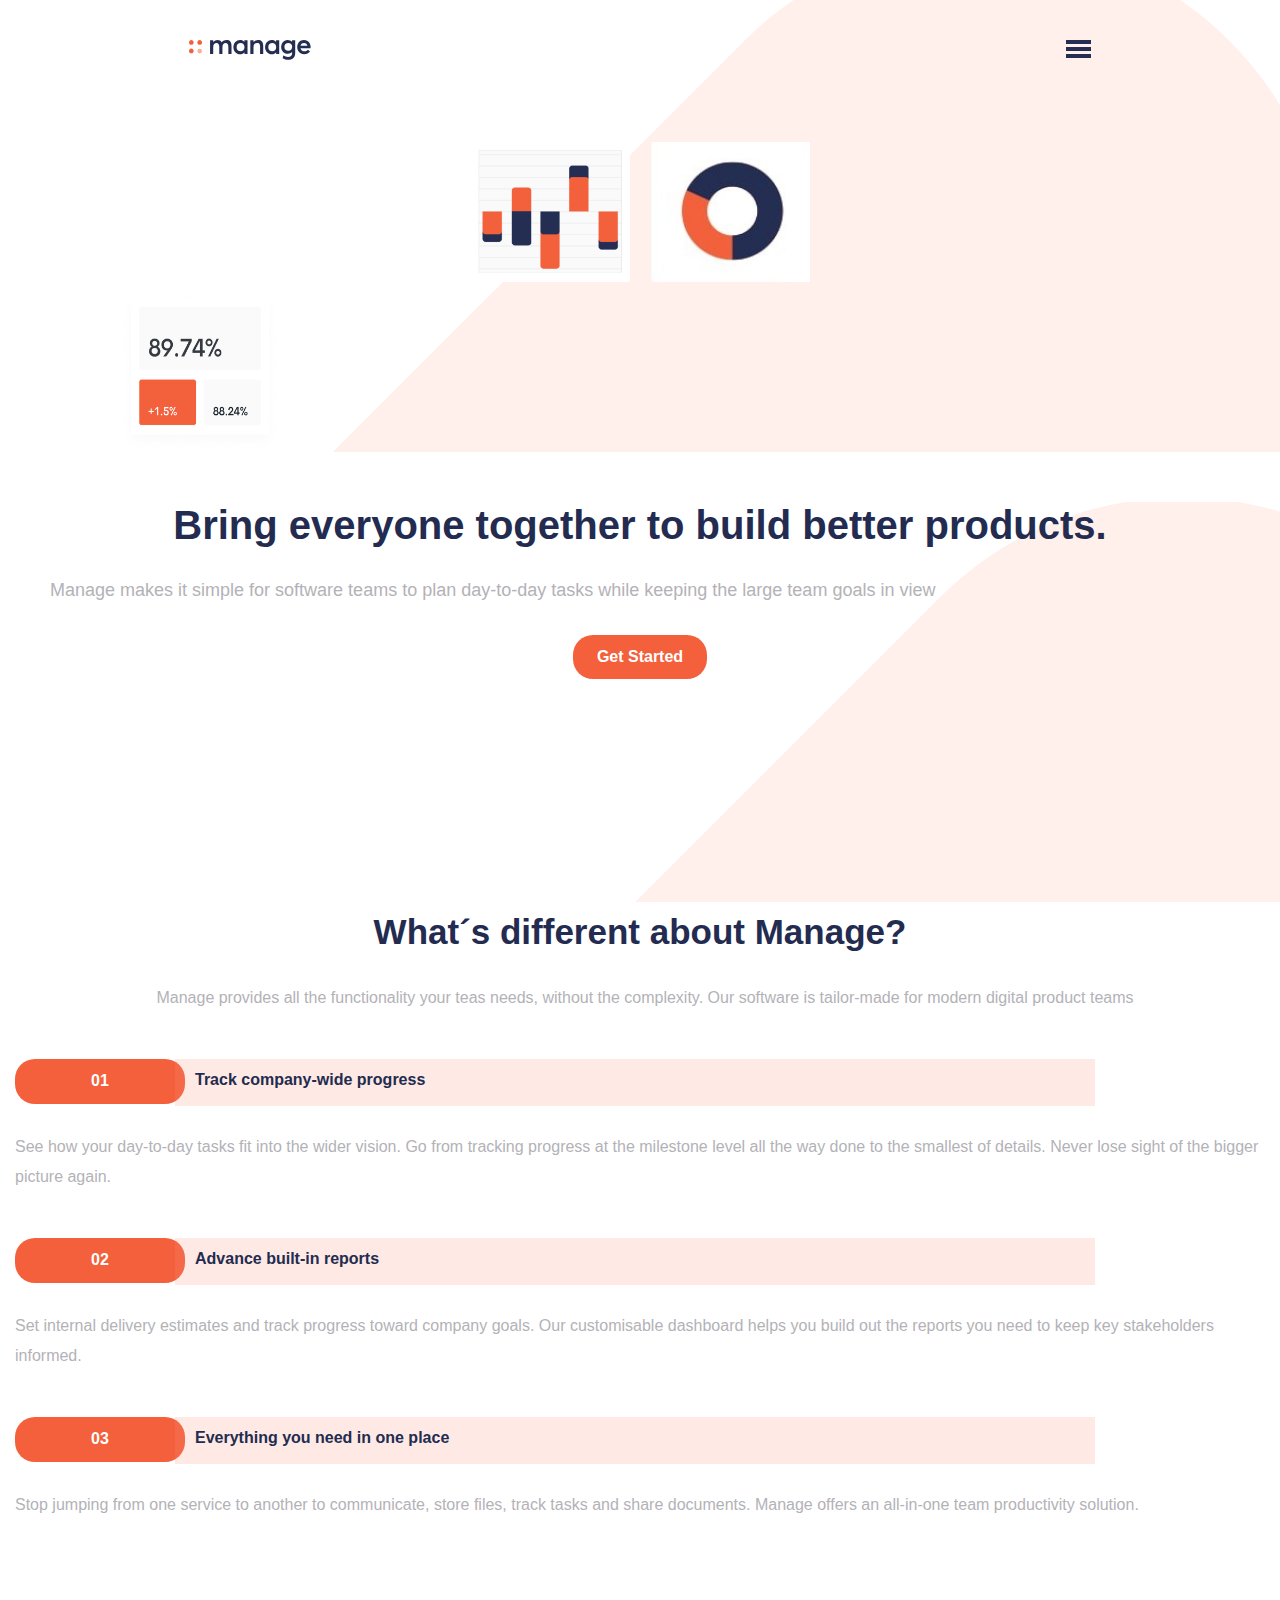
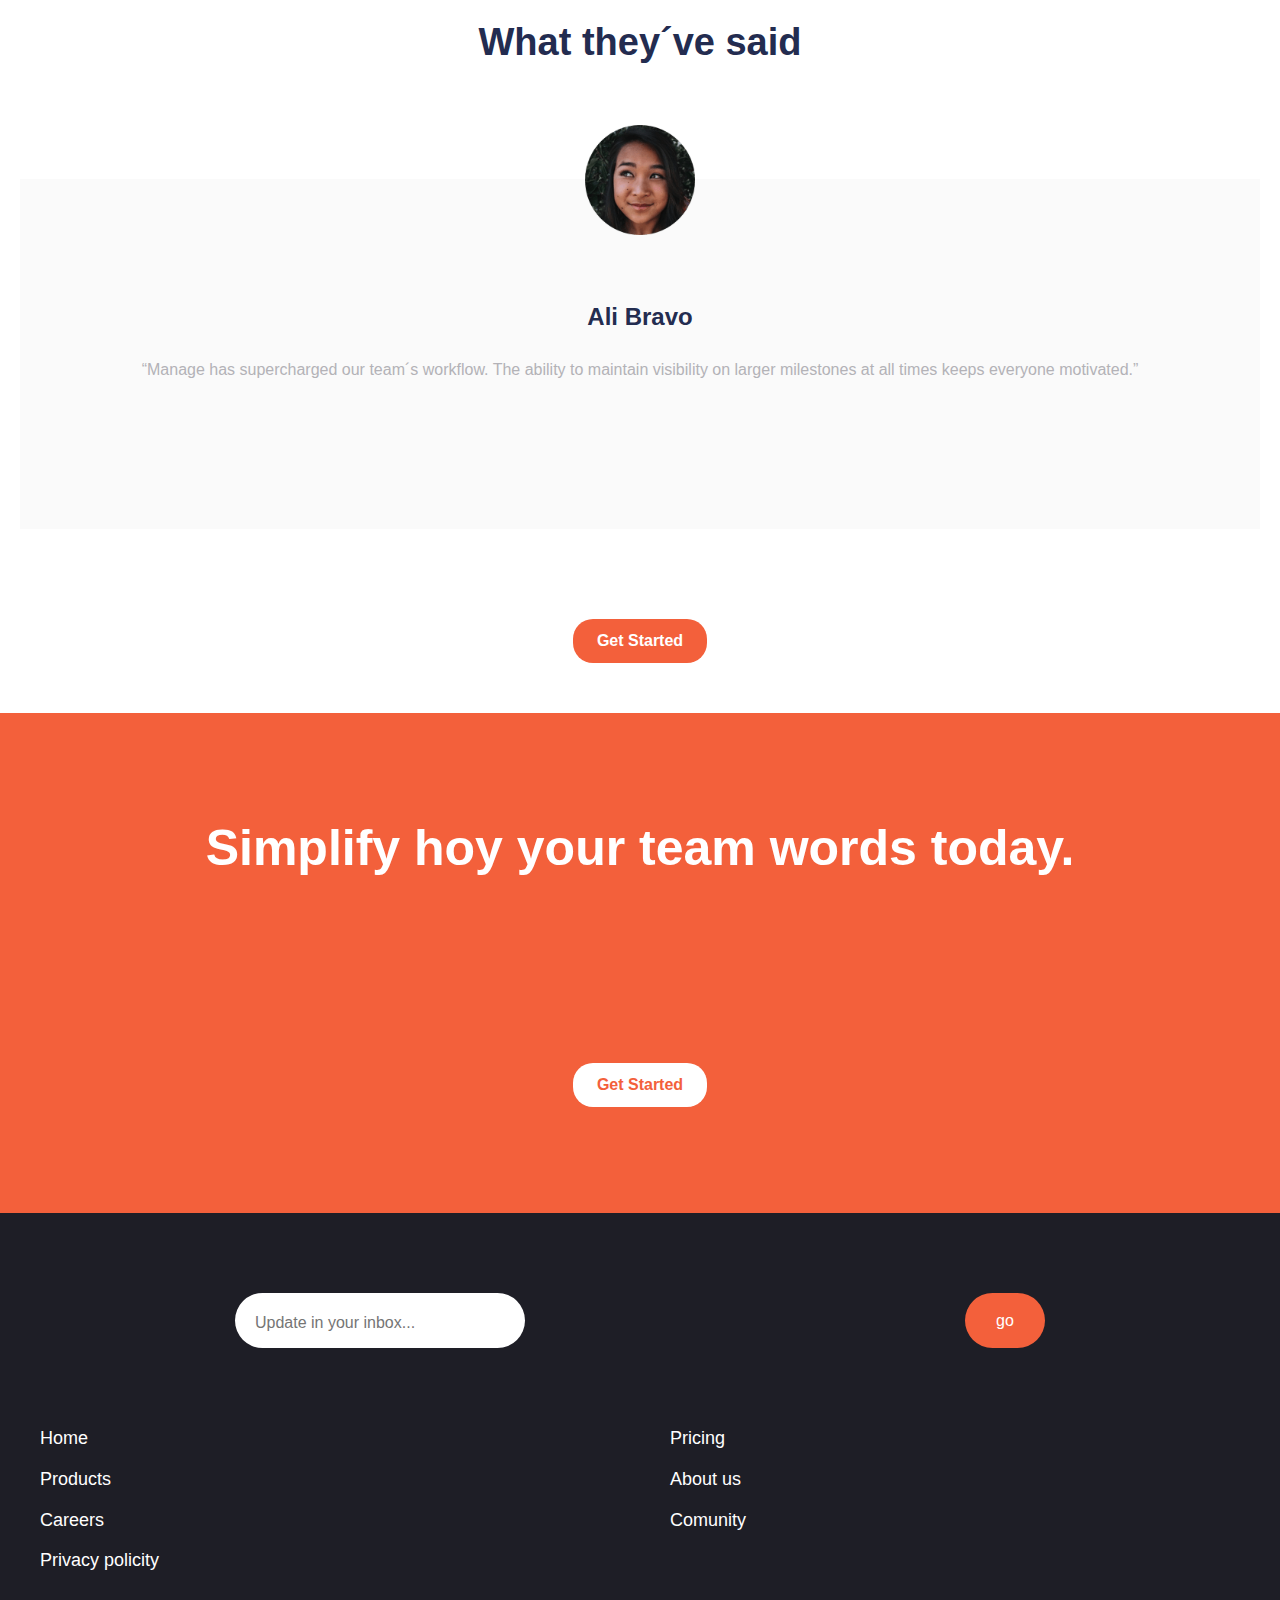
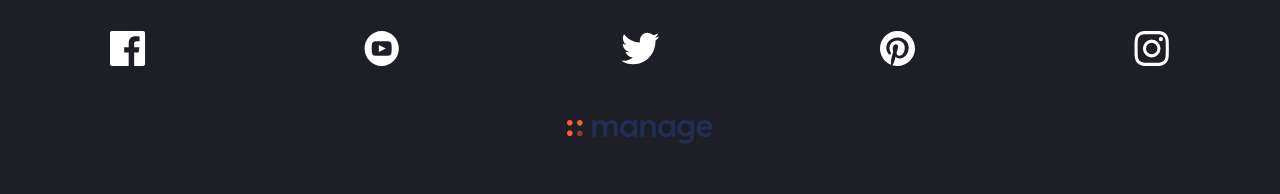
==== index.html @ 29d9724c "version 2" ====
<!DOCTYPE html>
<html lang="en">
<head>
    <meta charset="UTF-8">
    <meta http-equiv="X-UA-Compatible" content="IE=edge">
    <meta name="viewport" content="width=device-width, initial-scale=1.0">
    <link rel="stylesheet" href="normalize.css">
    <link rel = "preconnect" href = "https://fonts.googleapis.com">
    <link rel = "preconnect" href = "https://fonts.gstatic.com" crossorigin>
    <link href = "https: //fonts.googleapis.com/css2? familia = Be + Vietnam + Pro: ital, wght @ 0,500; 1,700 & display = swap "rel =" stylesheet ">
    <link rel="stylesheet" href="style.css">
    <title>Shaday Florian</title>
</head>
<body>
    <div class="contenedor1">
        <header>
            <img src="sources/logo.svg" class= "logo" alt="logo">
    
            <nav id="superior">
                <ul>
                    <li><a href="#">Pricing</a></li>
                    <li><a href="#">Product</a></li>
                    <li><a href="#">About Us</a></li>
                    <li><a href="#">Careers</a></li>
                    <li><a href="#">Comunity</a></li>
                </ul>
            </nav>
    
            <a href="#superior">
                <img src="sources/icon-hamburger.svg" alt="icono-menu">
            </a>
        </header>
    
        <section class="seccion1">
            <div class="bloque1">
                <img src="sources/vector3.png" class= "imagen1" alt="imagen1">
                <img src="sources/mobile-design.jpg" alt="imagen2">
            </div>
            <img src="sources/Group (1).png" class= "imagen3"alt="imagen3">
        </section>

    </div>
   
    <section class="seccion2">
        <h1>
            Bring everyone together to build better products.
        </h1>
        <p>
            Manage makes it simple for software teams to plan day-to-day tasks while keeping the large team goals in view 
        </p>

        <div class="boton">
            <button method action>
                Get Started
            </button>
        </div>  
    </section>

    <section class="seccion3">
        <div>
            <h2>
                What´s different about Manage? 
            </h2>
    
            <p>
                Manage provides all the functionality your teas needs, without the complexity. Our software is tailor-made for modern digital product teams
            </p>
        </div>

        <div class="diferencias">
            <div class="seccion-diferencias">
                <button> 01</button>
                <h3>Track company-wide progress</h3>
            </div>
            <p>
                See how your day-to-day tasks fit into the wider vision. Go from tracking progress at the milestone level all the way done to the smallest of details. Never lose sight of the bigger picture again.
            </p>
        </div>

        <div class="diferencias">
            <div class="seccion-diferencias">
                <button> 02</button>
                <h3>Advance built-in reports</h3>
            </div>
            <p>
                Set internal delivery estimates and track progress toward company goals. Our customisable dashboard helps you build out the reports you need to keep key stakeholders informed.
            </p>
        </div>

        <div class="diferencias">
            <div class="seccion-diferencias">
                <button> 03</button>
                <h3>Everything you need in one place</h3>
            </div>
            <p>
                Stop jumping from one service to another to communicate, store files, track tasks and share documents. Manage offers an all-in-one team productivity solution.
            </p>
        </div>
        
    </section>

    <section class="opiniones">
        <h2>What they´ve said</h2>

        <div>
            <img src="sources/avatar-ali.png" alt="img-persona">

            <div class="contenedor-opiniones">
                <h3>Ali Bravo</h3>
            <p>“Manage has supercharged our team´s workflow. The ability to maintain visibility on larger milestones at all times keeps everyone motivated.”</p>
            </div>
        </div>

        <div class="boton boton2">
            <button method action>
                Get Started
            </button>
        </div>  
    </section>
     
    <section class="seccion4">
        <p>
            Simplify hoy your team words today.
        </p>

        <div class="boton boton2">
            <button>
                Get Started
            </button>
        </div> 
    </section>
</body>
<footer>

    <form action="" method="post">
        <input type="email" name="email" id="email" placeholder="Update in your inbox...">
        <input type="button" name="button" id="button" value="go">
    </form>

    <div class="lista-footer">
        <ul>
            <li>Home</li>
            <li>Pricing</li>
            <li>Products</li>
            <li>About us</li>
            <li>Careers</li>
            <li>Comunity</li>
            <li>Privacy policity</li>
        </ul>
    </div>

    <div class="redes-sociales">
        <a href="#">
            <img src="sources/icon-facebook.svg" alt="icon-facebook">
        </a>
        <a href="#">
            <img src="sources/icon-youtube.svg" alt="icon-youtube">
        </a>
        <a href="#">
            <img src="sources/icon-twitter.svg" alt="icon-twitter">
        </a>
        <a href="#">
            <img src="sources/icon-pinterest.svg" alt="icon-pinterest">
        </a>
       <a href="#">
        <img src="sources/icon-instagram.svg" alt="icon-instagram">
       </a>
    </div>

   <div  class="logo-footer">
    <img src="sources/logo.svg" alt="logo">
   </div>
</footer>
</html>
---- style.css ----
:root{
    --color-botones: #F3603B;
    --color-titulos: #232C50;
    --color-nav: #242E52;
    --color-parrafos: #B3B2B7;
    --color-footer: #1E1E26;
    --color-p-footer: #FFFFFF;
    --contenedor-opiniones: #FAFAFA;

}

*{
   font-family: 'Be Vietnam Pro', sans-serif;
}

/*estilos para elementos generales*/
h1, h2, h3{
    color: var(--color-titulos);
    font-weight: bold;
}

a{
    text-decoration: none;
}

p{
    color: var(--color-parrafos);
    line-height: 30px;
}
ul li{
    list-style: none;
}

button{
    background-color: var(--color-botones);
    border-radius: 20px;
    height: 44px;
    width: 134px;
    border: none;
    color: var(--color-p-footer);
    font-weight: bold;
}

/*header*/
/*fondo*/
.contenedor1{
    background-image: url(sources/bg-tablet-pattern.svg);
    background-repeat: no-repeat;
    background-size: cover;
    background-position-y: -60px;
    background-position-x: 50px;
}
header{
   padding-top: 40px;
    display: flex;
    justify-content: space-around;
}


nav ul{
    display: none;
}

.logo{
  height: 20px;
}

.seccion1 img{
   margin-top: 80px;
   height: 160px;
   width: 160px;
}
.bloque1{
    display: flex;
    justify-content: center;
    height: 150px;
}

.bloque1 img{
    height: 140px;
}
.imagen1{
    margin-right: 20px;
}
.imagen3{
    margin: 0;
    display: flex;
    align-items: center;
    position: relative;
    left: 120px;
}

.seccion2 h1{
   text-align: center;
   font-size: 40px;
   margin-top: 50px;
   padding: 0 10px;
}

.seccion2{
    background-image: url(sources/bg-tablet-pattern.svg);
    background-repeat: no-repeat;
    background-size: cover;
    height: 400px;
    background-position-x: 245px;
    background-position-y: -5px;
}
.seccion2 p{
    margin: 0 30px 0 50px;
    font-size: 18px;
}

.boton{
    display: flex;
    justify-content: center;
    margin-top: 30px;
}

.seccion3{
    position: relative;
    bottom: 70px;
}

.seccion3 h2{
    font-size: 35px;
    text-align: center;
    margin-top: 80px;
    padding: 0 20px;
}

.seccion3 p{
    margin: 30px 40px 0 50px;
    text-align: center;
}

.seccion-diferencias{
    display: flex;
    margin-top: 30px;
}

.seccion-diferencias h3{
    font-size: 16px;
    background-color: rgba(248,143,119, 0.2);
    height: 35px;
    width: 900px;
    padding: 12px 0 0 20px;
    position: relative;
    right: 10px;
}
.seccion-diferencias button{
    width: 170px;
    height: 45px;
    position: relative;
    top: 16px;
    margin: 0 0 0 15px; 
}

.diferencias p{
    text-align: left;
    margin: 10px 5px 0 15px;
}

/*opiniones*/
.opiniones{
    text-align: center;
}

.contenedor-opiniones{
    background-color: var(--contenedor-opiniones);
    position: relative;
    bottom: 60px;
    height: 250px;
    margin: 0 20px;
    padding-top: 100px;
}
.opiniones h2{
    font-size: 38px;
    margin-bottom: 60px;
    font-weight: 700;
    padding: 0 10px 20 10px;
}

.opiniones img{
    height: 110px;
    position: relative;
    z-index: 100;
}

.opiniones h3{
    font-size: 24px;
}

.opiniones p{
    margin: 0 30px;
}

.seccion4{
    height: 500px;
    background-color: var(--color-botones);
}

.seccion4 p{
    font-size: 50px;
    color: var(--color-p-footer);
    text-align: center;
    padding: 100px 20px 0;
    height: 200px;
    line-height: 70px;
    font-weight: bold;
}

.seccion4 .boton{
    margin-top: 10px;
}
.seccion4 button{
    color: var(--color-botones);
    background-color: var(--color-p-footer);
}

/*footer*/
footer{
    background-color: var(--color-footer);
}
.lista-footer ul{
  display: grid;
  grid-template-columns: repeat(2, 1fr);
  grid-template-rows: repeat(4, 1fr);
  grid-gap: 20px;
  font-size: 18px;
  margin-top: 80px;
}

footer form{
    display: flex;
    justify-content: space-around;
    padding: 80px 20px 0 20px;
}

#email, #button{
    border-radius: 30px;
    border: none;
}
#email{
    height: 50px;
    width: 270px;
    padding: 5px 0 0 20px;
    color: var(--color-parrafos);
}

#button{
    width: 80px;
    border-radius: 30px;
    margin-left: 10px;
    background-color: var(--color-botones);
    color: white;
}

.lista-footer{
    color: var(--color-p-footer); 
}

.redes-sociales{
    display: flex;
    justify-content: space-around;
    margin-top: 60px;
}

.redes-sociales img{
    height: 35px;
}

.logo-footer{
    display: flex;
    justify-content: center;
    padding: 50px 0;
}
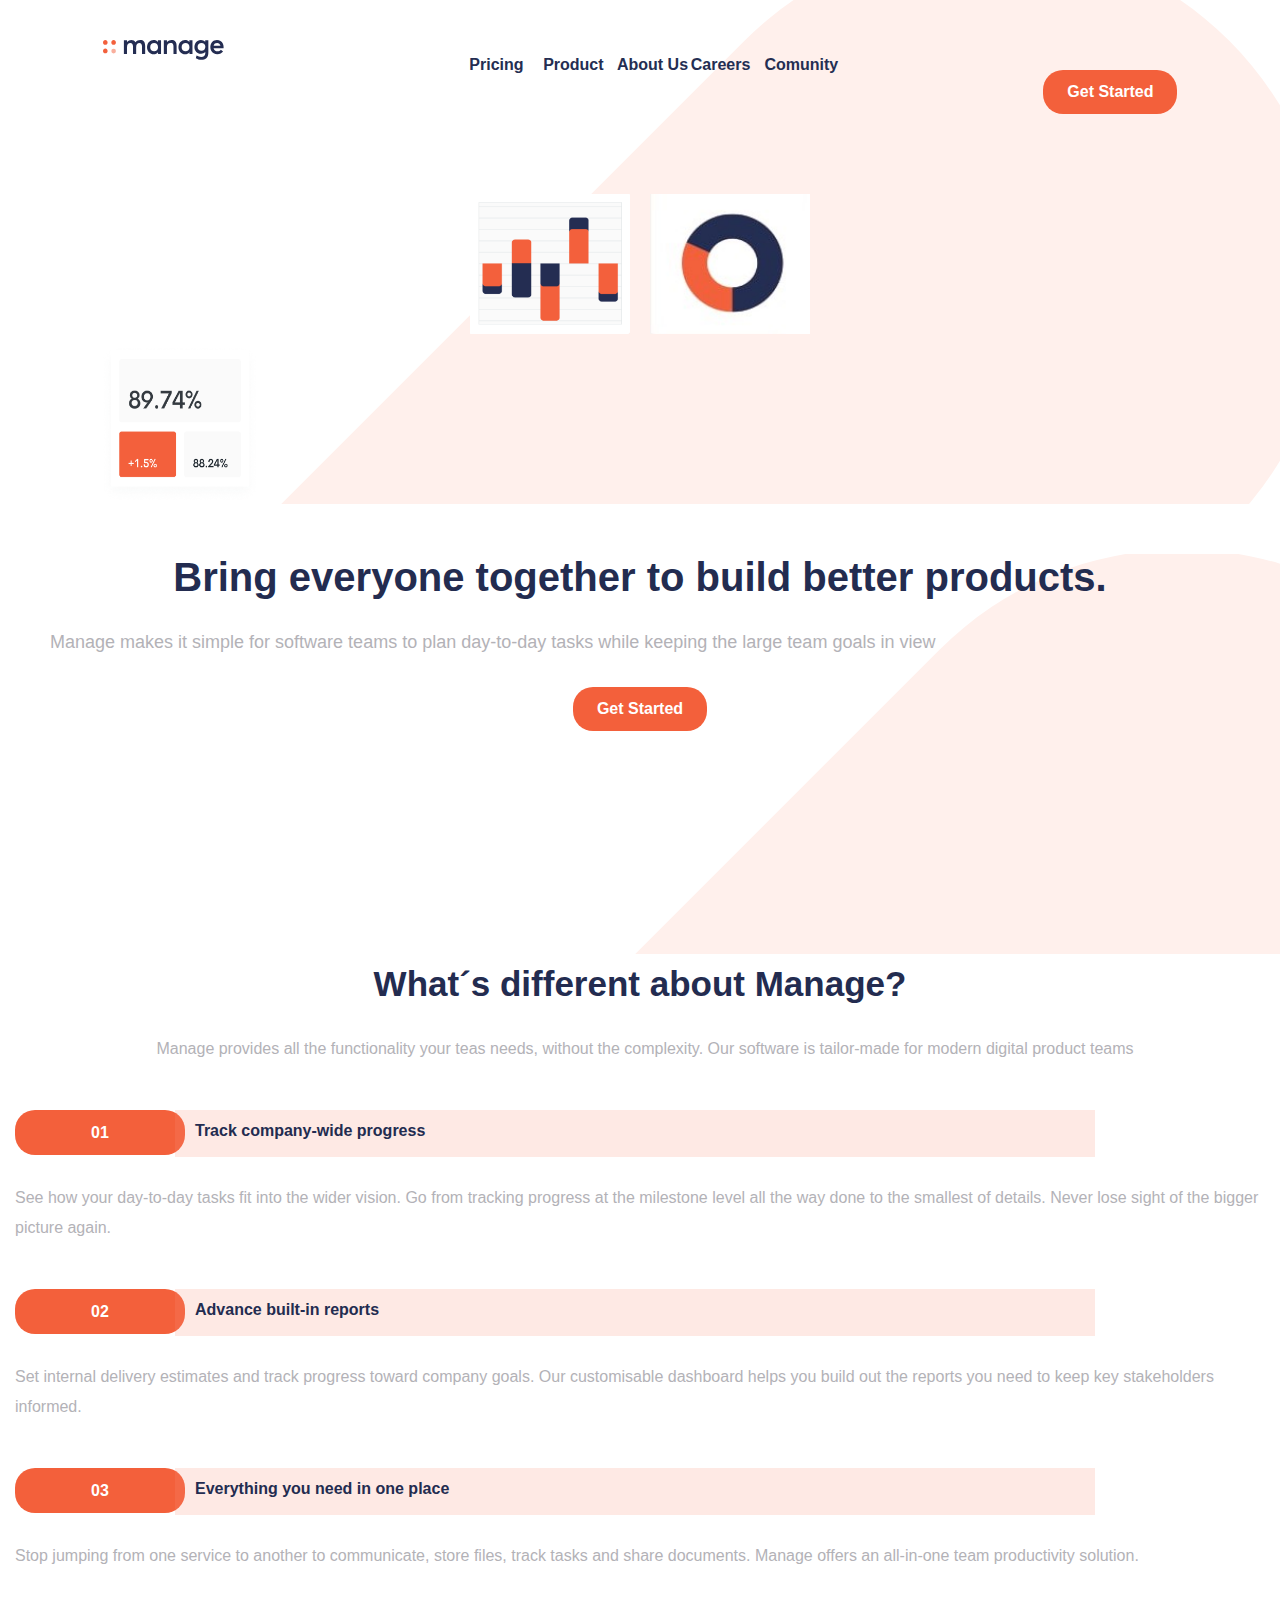
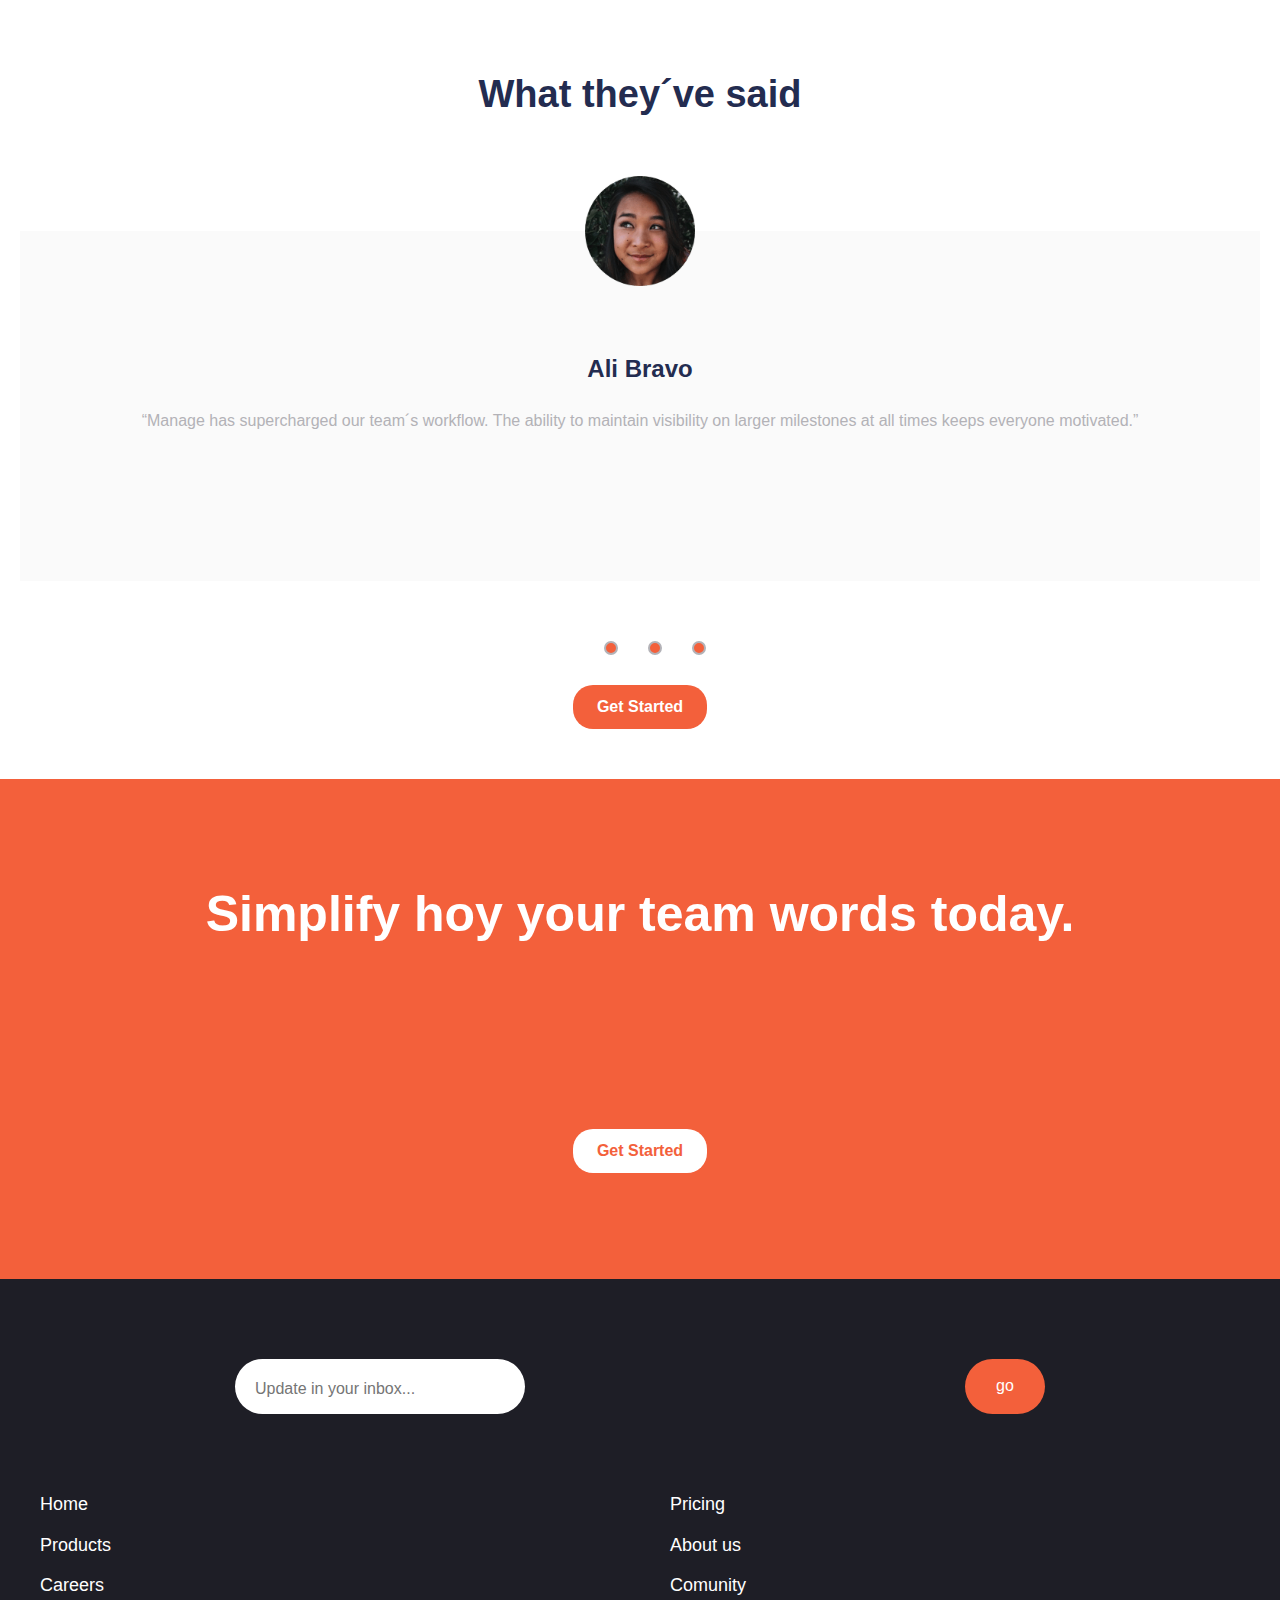
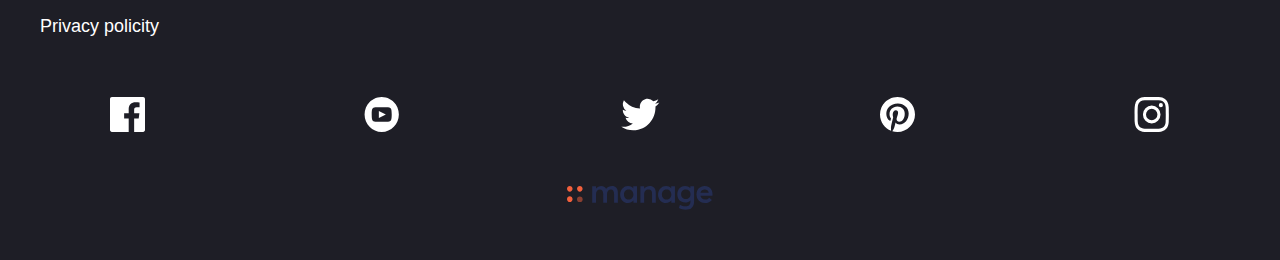
==== commit 831c9cf4: "nuevos cambios, comienzo del responsive" ====
--- a/index.html
+++ b/index.html
@@ -17,6 +17,10 @@
             <img src="sources/logo.svg" class= "logo" alt="logo">
     
             <nav id="superior">
+                <input type="checkbox" id="menu">
+                <label for="menu">
+                    <img src="sources/icon-hamburger.svg" alt="icono hamburguesa" id="icon-hambur">
+                </label>
                 <ul>
                     <li><a href="#">Pricing</a></li>
                     <li><a href="#">Product</a></li>
@@ -25,10 +29,17 @@
                     <li><a href="#">Comunity</a></li>
                 </ul>
             </nav>
-    
+
+            <div class="boton boton-1">
+                <button>
+                    Get Started
+                </button>
+            </div>  
+            <!--
             <a href="#superior">
                 <img src="sources/icon-hamburger.svg" alt="icono-menu">
             </a>
+            -->
         </header>
     
         <section class="seccion1">
@@ -111,6 +122,30 @@
             </div>
         </div>
 
+        <div class="persona persona-2" >
+            <img src="sources/avatar-ali.png" alt="img-persona">
+
+            <div class="contenedor-opiniones">
+                <h3>Ali </h3>
+            <p>“Manage has supercharged our team´s workflow. The ability to maintain visibility on larger milestones at all times keeps everyone motivated.”</p>
+            </div>
+        </div>
+
+        <div class="persona">
+            <img src="sources/avatar-ali.png" alt="img-persona">
+
+            <div class="contenedor-opiniones">
+                <h3>Ali Bravo</h3>
+            <p>“Manage has supercharged our team´s workflow. The ability to maintain visibility on larger milestones at all times keeps everyone motivated.”</p>
+            </div>
+        </div>
+
+        <div class="puntos-slider">
+            <div class="slider"></div>
+            <div class="slider"></div>
+            <div class="slider"></div>
+        </div>
+
         <div class="boton boton2">
             <button method action>
                 Get Started
@@ -118,6 +153,7 @@
         </div>  
     </section>
      
+    
     <section class="seccion4">
         <p>
             Simplify hoy your team words today.
--- a/style.css
+++ b/style.css
@@ -41,6 +41,11 @@
     font-weight: bold;
 }
 
+button:hover{
+    background-color: rgba(243,96,59, 0.8);
+    box-shadow: 0 4px 2px 2.8px rgba(243,96,59, 0.25);
+}
+
 /*header*/
 /*fondo*/
 .contenedor1{
@@ -56,15 +61,21 @@
     justify-content: space-around;
 }
 
-
+/*
 nav ul{
     display: none;
 }
+*/
+nav ul{
+    display: none;
+}
 
 .logo{
-  height: 20px;
-}
-
+    height: 20px;
+}
+
+
+/*otras secciones*/
 .seccion1 img{
    margin-top: 80px;
    height: 160px;
@@ -87,7 +98,7 @@
     display: flex;
     align-items: center;
     position: relative;
-    left: 120px;
+    left: 100px;
 }
 
 .seccion2 h1{
@@ -193,6 +204,29 @@
 .opiniones p{
     margin: 0 30px;
 }
+
+.persona{
+    display: none;
+}
+
+.puntos-slider{
+    display: flex;
+    justify-content: center;
+}
+.slider{
+    background-color: var(--color-botones);
+    height: 10px;
+    width: 10px;
+    border-radius: 100px;
+    margin-left: 30px;
+    border: var(--color-parrafos) solid 2px;
+}
+/*#slider{
+    background-color: #F3603B;
+}
+#slider2:checked ~ .persona2{
+   display: block;
+}*/
 
 .seccion4{
     height: 500px;
@@ -275,4 +309,66 @@
     padding: 50px 0;
 }
 
-
+@media(max-width:767px){
+    #icon-hambur:hover{
+        cursor: pointer;
+    }
+    #menu:checked  ~ ul{
+        display: block;
+    }
+    
+    #menu{
+        display: none;
+    }
+    
+    nav ul{
+        background-color: var(--color-p-footer);
+        height: 800px;
+        width: 700px;
+        position: fixed;
+        z-index: 100;
+        top: 60px;
+        left: 20px;
+    }
+    
+    nav li{
+        font-size: 30px;
+        margin: 90px 0 0 70px;
+    }
+    
+    nav a{
+        color: var(--color-nav);
+    }
+    
+    nav a:hover{
+        color: var(--color-botones);
+    }
+
+    .boton-1{
+        display: none;
+    }
+}
+
+@media (min-width:768px){
+    nav ul{
+        display: grid;
+        grid-template-columns: repeat(5, 1fr);
+    }
+
+    nav a{
+        color: var(--color-nav);
+        font-weight: bold;
+    }
+
+    nav a:hover{
+        color: var(--color-parrafos);
+    }
+    
+   #menu{
+       display: none;
+   }
+
+   #icon-hambur{
+       display: none;
+   }
+}
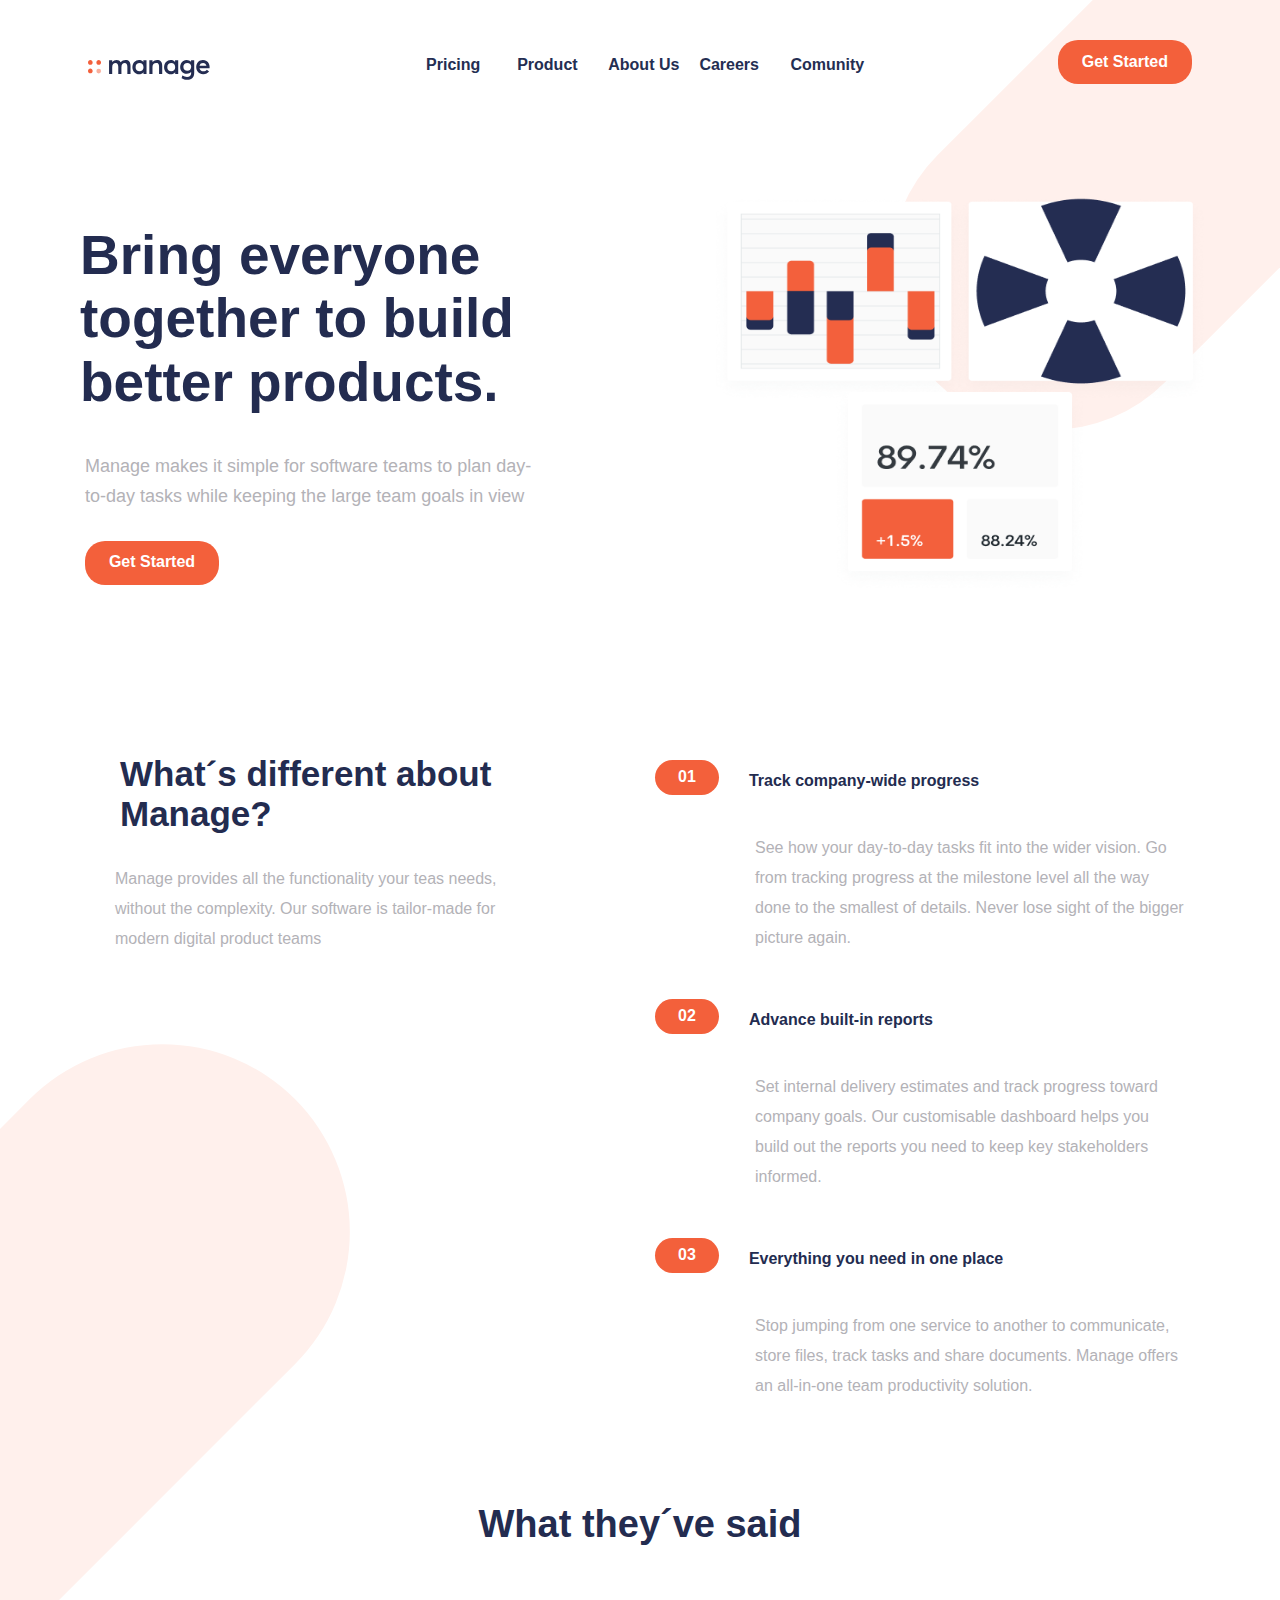
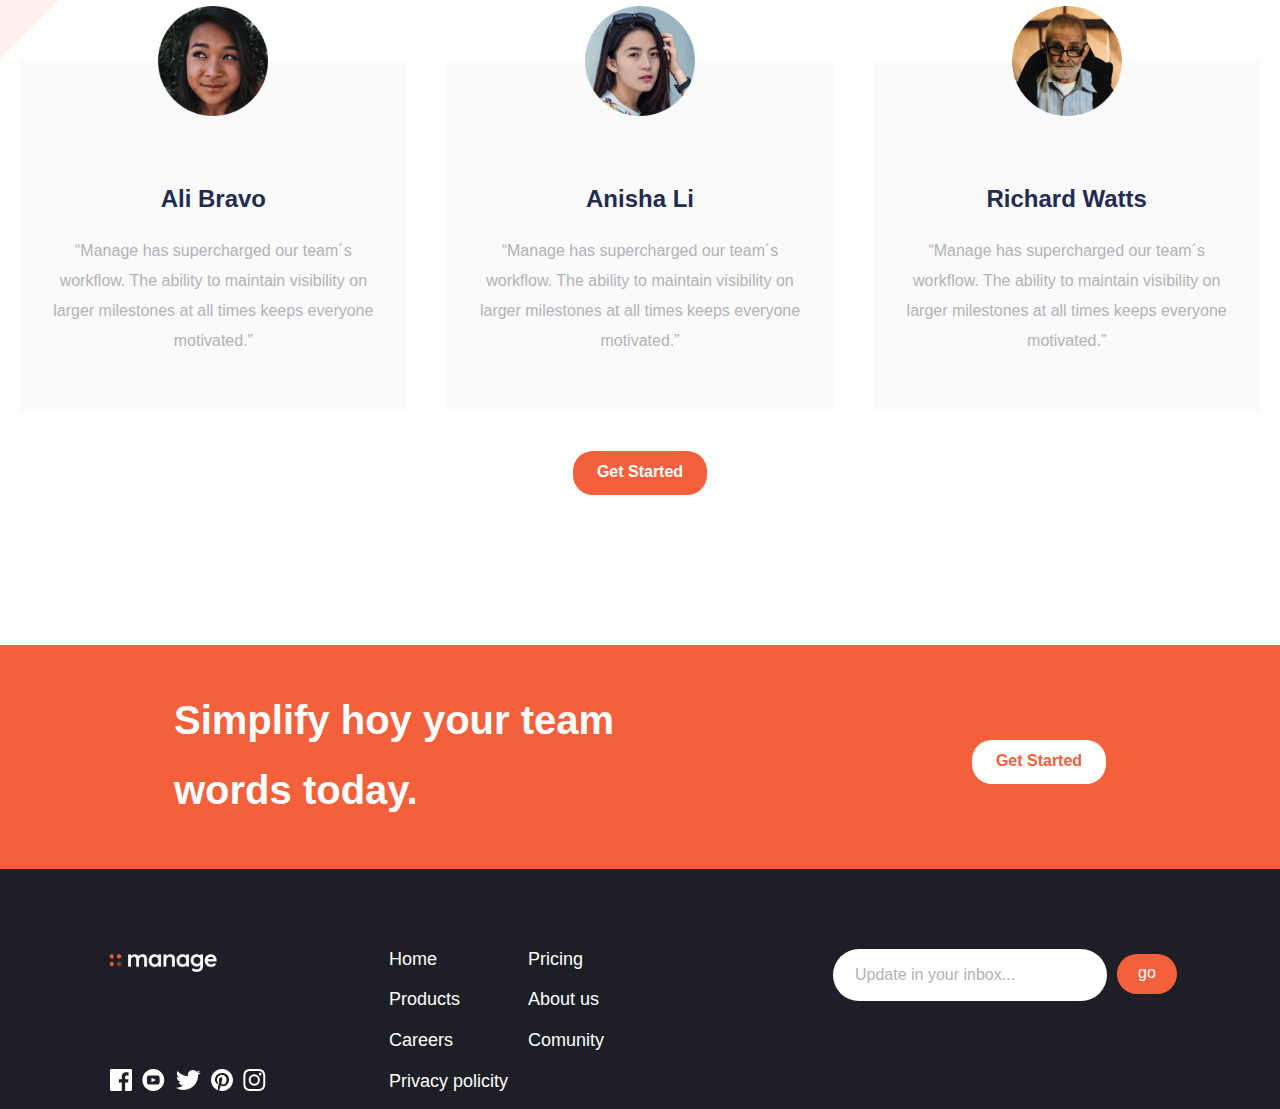
==== commit 662da7b9: "nuevas mejoras" ====
--- a/index.html
+++ b/index.html
@@ -12,6 +12,7 @@
     <title>Shaday Florian</title>
 </head>
 <body>
+
     <div class="contenedor1">
         <header>
             <img src="sources/logo.svg" class= "logo" alt="logo">
@@ -24,7 +25,7 @@
                 <ul>
                     <li><a href="#">Pricing</a></li>
                     <li><a href="#">Product</a></li>
-                    <li><a href="#">About Us</a></li>
+                    <li class="atributo-menu"><a href="#">About Us</a></li>
                     <li><a href="#">Careers</a></li>
                     <li><a href="#">Comunity</a></li>
                 </ul>
@@ -32,43 +33,39 @@
 
             <div class="boton boton-1">
                 <button>
-                    Get Started
+                    <a href="#">Get Started</a>
                 </button>
             </div>  
-            <!--
-            <a href="#superior">
-                <img src="sources/icon-hamburger.svg" alt="icono-menu">
-            </a>
-            -->
+          
         </header>
+
+        <div class="fondo-principal">
+            <section class="seccion1 fondo-imagenes">
+               <img src="sources/Group (3).png" alt="img">
+            </section>
+               
+            <section class="seccion2">
+                <h1>
+                    Bring everyone together to build better products.
+                </h1>
+                <p>
+                    Manage makes it simple for software teams to plan day-to-day tasks while keeping the large team goals in view 
+                </p>
+        
+                <div class="boton">
+                    <button method action>
+                        <a href="#">Get Started</a>
+                    </button>
+                </div>  
+            </section>
+        </div>
+
+    </div>
     
-        <section class="seccion1">
-            <div class="bloque1">
-                <img src="sources/vector3.png" class= "imagen1" alt="imagen1">
-                <img src="sources/mobile-design.jpg" alt="imagen2">
-            </div>
-            <img src="sources/Group (1).png" class= "imagen3"alt="imagen3">
-        </section>
-
-    </div>
-   
-    <section class="seccion2">
-        <h1>
-            Bring everyone together to build better products.
-        </h1>
-        <p>
-            Manage makes it simple for software teams to plan day-to-day tasks while keeping the large team goals in view 
-        </p>
-
-        <div class="boton">
-            <button method action>
-                Get Started
-            </button>
-        </div>  
-    </section>
-
-    <section class="seccion3">
-        <div>
+    <main class="fondo2">
+       
+     <section class="seccion3">
+         <div class="diferencias">
             <h2>
                 What´s different about Manage? 
             </h2>
@@ -76,43 +73,46 @@
             <p>
                 Manage provides all the functionality your teas needs, without the complexity. Our software is tailor-made for modern digital product teams
             </p>
-        </div>
-
-        <div class="diferencias">
-            <div class="seccion-diferencias">
-                <button> 01</button>
-                <h3>Track company-wide progress</h3>
-            </div>
-            <p>
-                See how your day-to-day tasks fit into the wider vision. Go from tracking progress at the milestone level all the way done to the smallest of details. Never lose sight of the bigger picture again.
-            </p>
-        </div>
-
-        <div class="diferencias">
-            <div class="seccion-diferencias">
-                <button> 02</button>
-                <h3>Advance built-in reports</h3>
-            </div>
-            <p>
-                Set internal delivery estimates and track progress toward company goals. Our customisable dashboard helps you build out the reports you need to keep key stakeholders informed.
-            </p>
-        </div>
-
-        <div class="diferencias">
-            <div class="seccion-diferencias">
-                <button> 03</button>
-                <h3>Everything you need in one place</h3>
-            </div>
-            <p>
-                Stop jumping from one service to another to communicate, store files, track tasks and share documents. Manage offers an all-in-one team productivity solution.
-            </p>
-        </div>
+         </div>
+
+         <div class="diferencias-section">
+             <div class="diferencias">
+                 <div class="seccion-diferencias">
+                     <button class="numeral"> 01</button>
+                     <h3>Track company-wide progress</h3>
+                  </div>
+                   <p>
+                      See how your day-to-day tasks fit into the wider vision. Go from tracking progress at the milestone level all the way done to the smallest of details. Never lose sight of the bigger picture again.
+                   </p>
+             </div>
+
+             <div class="diferencias">
+                  <div class="seccion-diferencias">
+                      <button class="numeral"> 02</button>
+                     <h3>Advance built-in reports</h3>
+                  </div>
+                   <p>
+                       Set internal delivery estimates and track progress toward company goals. Our customisable dashboard helps you build out the reports you need to keep key stakeholders informed.
+                   </p>
+               </div>
+
+                <div class="diferencias">
+                   <div class="seccion-diferencias">
+                       <button class="numeral"> 03</button>
+                       <h3>Everything you need in one place</h3>
+                 </div>
+                   <p>
+                     Stop jumping from one service to another to communicate, store files, track tasks and share documents. Manage offers an all-in-one team productivity solution.
+                   </p>
+              </div>
         
-    </section>
-
-    <section class="opiniones">
+           </div>
+      </section>
+
+     <section class="opiniones">
         <h2>What they´ve said</h2>
 
+      <div class="seccion-opiniones">
         <div>
             <img src="sources/avatar-ali.png" alt="img-persona">
 
@@ -123,22 +123,23 @@
         </div>
 
         <div class="persona persona-2" >
-            <img src="sources/avatar-ali.png" alt="img-persona">
+            <img src="sources/avatar-anisha.png" alt="img-persona">
 
             <div class="contenedor-opiniones">
-                <h3>Ali </h3>
+                <h3>Anisha Li </h3>
             <p>“Manage has supercharged our team´s workflow. The ability to maintain visibility on larger milestones at all times keeps everyone motivated.”</p>
             </div>
         </div>
 
         <div class="persona">
-            <img src="sources/avatar-ali.png" alt="img-persona">
+            <img src="sources/avatar-richard.png" alt="img-persona">
 
             <div class="contenedor-opiniones">
-                <h3>Ali Bravo</h3>
+                <h3>Richard Watts</h3>
             <p>“Manage has supercharged our team´s workflow. The ability to maintain visibility on larger milestones at all times keeps everyone motivated.”</p>
             </div>
         </div>
+      </div>
 
         <div class="puntos-slider">
             <div class="slider"></div>
@@ -153,15 +154,16 @@
         </div>  
     </section>
      
-    
+  </main>
+   
     <section class="seccion4">
         <p>
             Simplify hoy your team words today.
         </p>
 
-        <div class="boton boton2">
+        <div class="boton boton3">
             <button>
-                Get Started
+                <a href="#">Get Started</a>
             </button>
         </div> 
     </section>
@@ -175,18 +177,18 @@
 
     <div class="lista-footer">
         <ul>
-            <li>Home</li>
-            <li>Pricing</li>
-            <li>Products</li>
-            <li>About us</li>
-            <li>Careers</li>
-            <li>Comunity</li>
-            <li>Privacy policity</li>
+            <li><a href="#">Home</a></li>
+            <li><a href="#">Pricing</a></li>
+            <li><a href="#">Products</a></li>
+            <li><a href="#">About us</a></li>
+            <li><a href="#">Careers</a></li>
+            <li><a href="#">Comunity</a></li>
+            <li><a href="#">Privacy policity</a></li>
         </ul>
     </div>
 
     <div class="redes-sociales">
-        <a href="#">
+        <a href="#" >
             <img src="sources/icon-facebook.svg" alt="icon-facebook">
         </a>
         <a href="#">
@@ -204,7 +206,11 @@
     </div>
 
    <div  class="logo-footer">
-    <img src="sources/logo.svg" alt="logo">
+    <img src="sources/Logo (3).png" alt="logo">
    </div>
+
+   <p>
+     Copyright 2020. All Rights Reserved
+   </p>
 </footer>
 </html>--- a/style.css
+++ b/style.css
@@ -21,6 +21,7 @@
 
 a{
     text-decoration: none;
+    color: white;
 }
 
 p{
@@ -46,34 +47,29 @@
     box-shadow: 0 4px 2px 2.8px rgba(243,96,59, 0.25);
 }
 
-/*header*/
-/*fondo*/
+/*fondo version mobille*/
 .contenedor1{
     background-image: url(sources/bg-tablet-pattern.svg);
     background-repeat: no-repeat;
-    background-size: cover;
-    background-position-y: -60px;
-    background-position-x: 50px;
-}
+    background-size: 500px;
+    background-position-y: -100px;
+    background-position-x: 60px;
+}
+
+/*header*/
 header{
    padding-top: 40px;
     display: flex;
     justify-content: space-around;
 }
 
-/*
 nav ul{
     display: none;
 }
-*/
-nav ul{
-    display: none;
-}
 
 .logo{
     height: 20px;
 }
-
 
 /*otras secciones*/
 .seccion1 img{
@@ -87,18 +83,13 @@
     height: 150px;
 }
 
-.bloque1 img{
-    height: 140px;
-}
-.imagen1{
-    margin-right: 20px;
-}
-.imagen3{
-    margin: 0;
-    display: flex;
-    align-items: center;
-    position: relative;
-    left: 100px;
+.fondo-imagenes{
+    display: flex;
+    justify-content: center;
+}
+.seccion1 img{
+    height: 300px;
+    width: 300px;
 }
 
 .seccion2 h1{
@@ -108,14 +99,6 @@
    padding: 0 10px;
 }
 
-.seccion2{
-    background-image: url(sources/bg-tablet-pattern.svg);
-    background-repeat: no-repeat;
-    background-size: cover;
-    height: 400px;
-    background-position-x: 245px;
-    background-position-y: -5px;
-}
 .seccion2 p{
     margin: 0 30px 0 50px;
     font-size: 18px;
@@ -147,11 +130,11 @@
 .seccion-diferencias{
     display: flex;
     margin-top: 30px;
+    box-sizing: border-box;
 }
 
 .seccion-diferencias h3{
     font-size: 16px;
-    background-color: rgba(248,143,119, 0.2);
     height: 35px;
     width: 900px;
     padding: 12px 0 0 20px;
@@ -168,6 +151,7 @@
 
 .diferencias p{
     text-align: left;
+    box-sizing: border-box;
     margin: 10px 5px 0 15px;
 }
 
@@ -247,8 +231,14 @@
     margin-top: 10px;
 }
 .seccion4 button{
+    background-color: var(--color-p-footer);
+}
+
+.seccion4 button:hover{
+    background-color: rgba(248, 182, 166, 0.9);
+}
+.seccion4 button a{
     color: var(--color-botones);
-    background-color: var(--color-p-footer);
 }
 
 /*footer*/
@@ -264,6 +254,10 @@
   margin-top: 80px;
 }
 
+.lista-footer a:hover{
+    color: var(--color-botones);
+}
+
 footer form{
     display: flex;
     justify-content: space-around;
@@ -277,6 +271,9 @@
 #email{
     height: 50px;
     width: 270px;
+}
+
+#email::placeholder{
     padding: 5px 0 0 20px;
     color: var(--color-parrafos);
 }
@@ -309,7 +306,7 @@
     padding: 50px 0;
 }
 
-@media(max-width:767px){
+@media(max-width:1099px){ /*min width 460 0 500*/
     #icon-hambur:hover{
         cursor: pointer;
     }
@@ -347,9 +344,26 @@
     .boton-1{
         display: none;
     }
-}
-
-@media (min-width:768px){
+
+    .seccion2{
+        background-image: url(sources/bg-tablet-pattern.svg);
+        background-repeat: no-repeat;
+        background-size: 300px;
+        height: 400px;
+        background-position-x: 240px;
+        background-position-y: 100px;
+    }
+
+    .seccion-diferencias h3{
+        background-color: rgba(248,143,119, 0.2);
+    }
+}
+
+@media (min-width:1100px){
+    .logo{
+        position: relative;
+        top: 20px;
+    }
     nav ul{
         display: grid;
         grid-template-columns: repeat(5, 1fr);
@@ -359,11 +373,19 @@
         color: var(--color-nav);
         font-weight: bold;
     }
-
+    
     nav a:hover{
         color: var(--color-parrafos);
     }
-    
+
+    .atributo-menu{
+     margin-right: 20px;
+    }
+    
+    .boton-1{
+        position: relative;
+        bottom: 30px;
+    }
    #menu{
        display: none;
    }
@@ -371,4 +393,156 @@
    #icon-hambur{
        display: none;
    }
-}
+
+   /*fondo principal*/
+   .contenedor1{
+    background-size: 600px;
+    background-position-y: -170px;
+    background-position-x: 890px;
+}
+   .fondo-principal{
+       display: flex;
+       flex-direction: row-reverse;
+       justify-content: space-around;
+   }
+
+   .seccion1 img{
+       height: 400px;
+       width: 500px;
+   }
+
+   .seccion2{
+      width: 500px;
+      margin-top: 60px;
+   }
+
+   .seccion2 h1{
+       text-align: left;
+       font-size: 55px;
+   }
+
+   .seccion2 p{
+       text-align: left;
+       margin-left: 15px;
+   }
+
+   .seccion2 .boton{
+    justify-content: left;
+    margin-left: 15px;
+   }
+
+   .seccion3{
+      display: grid;
+      grid-template-columns: repeat(2, 1fr);
+      margin-top: 150px;
+   }
+
+   .diferencias{
+       width: 450px;
+       margin-left: 100px;
+   }
+
+   .diferencias h2{
+       text-align: left;
+   }
+
+   .diferencias-section{
+       margin-top: 40px;
+   }
+
+   .seccion-diferencias button{
+       width: 145px;
+       height: 35px;
+       position: relative;
+       right: 100px;
+   }
+
+   .seccion-diferencias h3{
+       position: relative;
+       right: 90px;
+   }
+
+   .fondo2{
+       background-image: url(sources/bg-tablet-pattern.svg);
+       background-repeat: no-repeat;
+       background-size: 700px;
+       background-position-y: 300px;
+       background-position-x: -350px;
+   }
+
+   .opiniones{
+       margin-bottom: 100px;
+   }
+
+   .seccion-opiniones{
+       display: flex;
+   }
+
+   .persona{
+       display: block;
+   }
+
+   .puntos-slider{
+       display: none;
+   }
+
+   .boton2{
+     position: relative;
+     bottom: 50px;
+   }
+
+   /*seccion4*/
+   .seccion4{
+       height: 224px;
+       display: flex;
+       justify-content: space-around;
+   }
+
+   .seccion4 p{
+       text-align: left;
+       font-size: 40px;
+       width: 450px;
+       padding: 0;
+   }
+
+   .seccion4 .boton{
+       display: flex;
+       align-items: center;
+   }
+
+   footer{
+      display: flex;
+      flex-direction: row-reverse;
+      justify-content: space-around;
+   }
+
+   .logo-footer{
+       width: 40px;
+       height: 20px;
+       margin: 35px 0 0 60px;
+   }
+
+ .redes-sociales{
+     position: absolute;
+     left: 100px;
+     margin-top: 200px;
+ }
+
+ .redes-sociales a{
+     margin-left: 10px;
+ }
+
+ .redes-sociales img{
+     height: 22px;
+ }
+
+ footer p{
+     display: none;
+ }
+
+ footer #button{
+     height: 40px;
+     width: 60px;
+     margin-top: 5px;
+ }
+}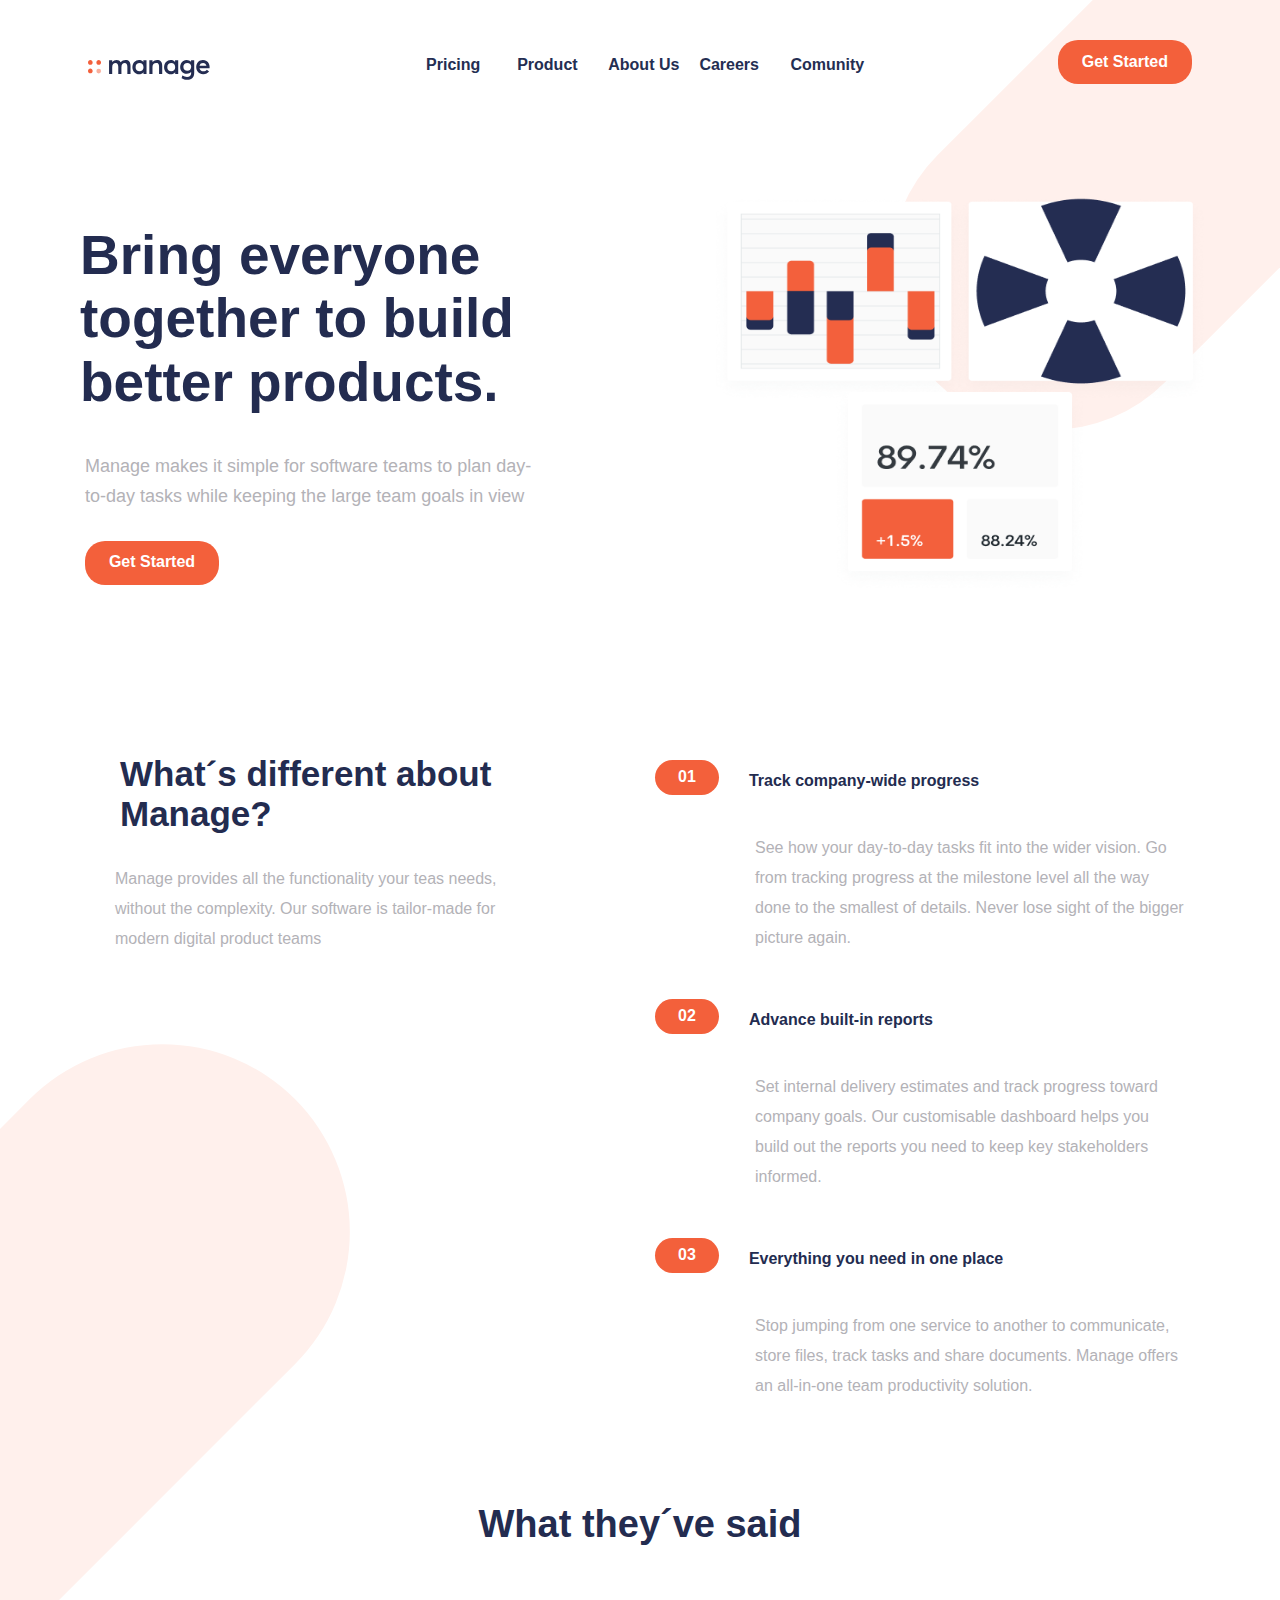
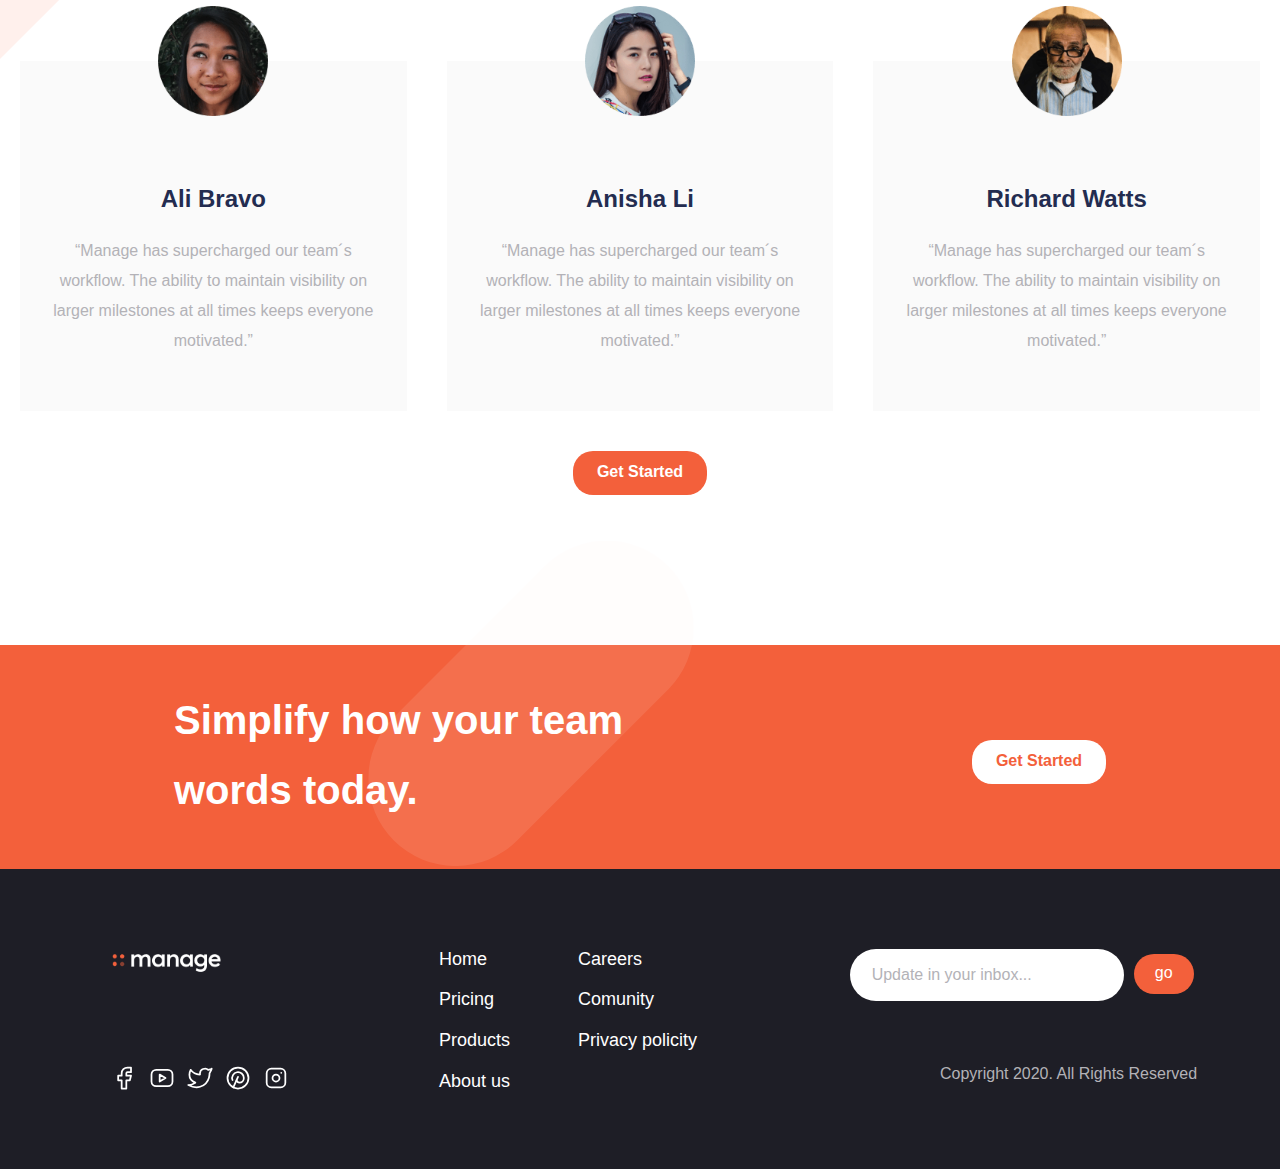
==== commit f91eeacf: "nuevas funcionalidades" ====
--- a/index.html
+++ b/index.html
@@ -158,7 +158,7 @@
    
     <section class="seccion4">
         <p>
-            Simplify hoy your team words today.
+            Simplify how your team words today.
         </p>
 
         <div class="boton boton3">
@@ -178,30 +178,49 @@
     <div class="lista-footer">
         <ul>
             <li><a href="#">Home</a></li>
+            <li><a href="#">Careers</a></li>
             <li><a href="#">Pricing</a></li>
+            <li><a href="#">Comunity</a></li>
             <li><a href="#">Products</a></li>
+            <li><a href="#">Privacy policity</a></li>
             <li><a href="#">About us</a></li>
-            <li><a href="#">Careers</a></li>
-            <li><a href="#">Comunity</a></li>
-            <li><a href="#">Privacy policity</a></li>
         </ul>
     </div>
 
     <div class="redes-sociales">
         <a href="#" >
-            <img src="sources/icon-facebook.svg" alt="icon-facebook">
+            <svg xmlns="http://www.w3.org/2000/svg" class="icon icon-tabler icon-tabler-brand-facebook iconos" width="28" height="28" viewBox="0 0 24 24" stroke-width="1.5" stroke="#ffffff" fill="none" stroke-linecap="round" stroke-linejoin="round">
+                <path stroke="none" d="M0 0h24v24H0z" fill="none"/>
+                <path d="M7 10v4h3v7h4v-7h3l1 -4h-4v-2a1 1 0 0 1 1 -1h3v-4h-3a5 5 0 0 0 -5 5v2h-3" />
+            </svg> 
         </a>
         <a href="#">
-            <img src="sources/icon-youtube.svg" alt="icon-youtube">
+            <svg xmlns="http://www.w3.org/2000/svg" class="icon icon-tabler icon-tabler-brand-youtube iconos" width="28" height="28" viewBox="0 0 24 24" stroke-width="1.5" stroke="#ffffff" fill="none" stroke-linecap="round" stroke-linejoin="round">
+                <path stroke="none" d="M0 0h24v24H0z" fill="none"/>
+                <rect x="3" y="5" width="18" height="14" rx="4" />
+                <path d="M10 9l5 3l-5 3z" />
+            </svg>
         </a>
         <a href="#">
-            <img src="sources/icon-twitter.svg" alt="icon-twitter">
+            <svg xmlns="http://www.w3.org/2000/svg" class="icon icon-tabler icon-tabler-brand-twitter iconos" width="28" height="28" viewBox="0 0 24 24" stroke-width="1.5" stroke="#ffffff" fill="none" stroke-linecap="round" stroke-linejoin="round">
+                <path stroke="none" d="M0 0h24v24H0z" fill="none"/>
+                <path d="M22 4.01c-1 .49 -1.98 .689 -3 .99c-1.121 -1.265 -2.783 -1.335 -4.38 -.737s-2.643 2.06 -2.62 3.737v1c-3.245 .083 -6.135 -1.395 -8 -4c0 0 -4.182 7.433 4 11c-1.872 1.247 -3.739 2.088 -6 2c3.308 1.803 6.913 2.423 10.034 1.517c3.58 -1.04 6.522 -3.723 7.651 -7.742a13.84 13.84 0 0 0 .497 -3.753c-.002 -.249 1.51 -2.772 1.818 -4.013z" />
+            </svg>
         </a>
         <a href="#">
-            <img src="sources/icon-pinterest.svg" alt="icon-pinterest">
-        </a>
+            <svg xmlns="http://www.w3.org/2000/svg" class="icon icon-tabler icon-tabler-brand-pinterest iconos" width="28" height="28" viewBox="0 0 24 24" stroke-width="1.5" stroke="#ffffff" fill="none" stroke-linecap="round" stroke-linejoin="round">
+                <path stroke="none" d="M0 0h24v24H0z" fill="none"/>
+                <line x1="8" y1="20" x2="12" y2="11" />
+                <path d="M10.7 14c.437 1.263 1.43 2 2.55 2c2.071 0 3.75 -1.554 3.75 -4a5 5 0 1 0 -9.7 1.7" />
+                <circle cx="12" cy="12" r="9" />
+            </svg>
        <a href="#">
-        <img src="sources/icon-instagram.svg" alt="icon-instagram">
+         <svg xmlns="http://www.w3.org/2000/svg" class="icon icon-tabler icon-tabler-brand-instagram iconos" width="28" height="28" viewBox="0 0 24 24" stroke-width="1.5" stroke="#ffffff" fill="none" stroke-linecap="round" stroke-linejoin="round">
+             <path stroke="none" d="M0 0h24v24H0z" fill="none"/>
+             <rect x="4" y="4" width="16" height="16" rx="4" />
+             <circle cx="12" cy="12" r="3" />
+             <line x1="16.5" y1="7.5" x2="16.5" y2="7.501" />
+         </svg>
        </a>
     </div>
 
@@ -209,8 +228,10 @@
     <img src="sources/Logo (3).png" alt="logo">
    </div>
 
+   
    <p>
      Copyright 2020. All Rights Reserved
    </p>
+
 </footer>
 </html>--- a/style.css
+++ b/style.css
@@ -28,6 +28,7 @@
     color: var(--color-parrafos);
     line-height: 30px;
 }
+
 ul li{
     list-style: none;
 }
@@ -71,27 +72,19 @@
     height: 20px;
 }
 
-/*otras secciones*/
+/*graficos del fondo principal*/
 .seccion1 img{
-   margin-top: 80px;
-   height: 160px;
-   width: 160px;
-}
-.bloque1{
-    display: flex;
-    justify-content: center;
-    height: 150px;
-}
-
-.fondo-imagenes{
-    display: flex;
-    justify-content: center;
-}
-.seccion1 img{
+    margin-top: 80px;
     height: 300px;
     width: 300px;
 }
 
+.seccion1{
+    display: flex;
+    justify-content: center;
+}
+
+/*escrito del fondo principal*/
 .seccion2 h1{
    text-align: center;
    font-size: 40px;
@@ -104,12 +97,14 @@
     font-size: 18px;
 }
 
+/*boton del fondo principal*/
 .boton{
     display: flex;
     justify-content: center;
     margin-top: 30px;
 }
 
+/*seccion diferencias*/
 .seccion3{
     position: relative;
     bottom: 70px;
@@ -127,6 +122,7 @@
     text-align: center;
 }
 
+/*seccion diferencias, items*/
 .seccion-diferencias{
     display: flex;
     margin-top: 30px;
@@ -189,10 +185,12 @@
     margin: 0 30px;
 }
 
+/*testimonio de personas version mobile*/
 .persona{
     display: none;
 }
 
+/*slider seccion opiniones*/
 .puntos-slider{
     display: flex;
     justify-content: center;
@@ -212,6 +210,7 @@
    display: block;
 }*/
 
+/*seccion 4, antes del footer*/
 .seccion4{
     height: 500px;
     background-color: var(--color-botones);
@@ -225,6 +224,8 @@
     height: 200px;
     line-height: 70px;
     font-weight: bold;
+    position: relative;
+    z-index: 1;
 }
 
 .seccion4 .boton{
@@ -258,6 +259,7 @@
     color: var(--color-botones);
 }
 
+/*formulario footer*/
 footer form{
     display: flex;
     justify-content: space-around;
@@ -290,23 +292,26 @@
     color: var(--color-p-footer); 
 }
 
+/*redes sociales footer*/
 .redes-sociales{
     display: flex;
     justify-content: space-around;
     margin-top: 60px;
 }
 
-.redes-sociales img{
-    height: 35px;
-}
-
+.iconos:hover{
+    stroke: var(--color-botones);
+}
+
+/*logo footer*/
 .logo-footer{
     display: flex;
     justify-content: center;
     padding: 50px 0;
 }
 
-@media(max-width:1099px){ /*min width 460 0 500*/
+/*media queries*/
+@media(max-width:500px){ /*min width 460 0 500*/
     #icon-hambur:hover{
         cursor: pointer;
     }
@@ -357,13 +362,105 @@
     .seccion-diferencias h3{
         background-color: rgba(248,143,119, 0.2);
     }
-}
+
+    footer p{
+        margin: 0;
+        text-align: center;
+        padding-bottom: 30px;
+    }
+
+}
+
+@media(min-width:500px)and (max-width:1100px){
+    .logo{
+        position: relative;
+        top: 20px;
+    }
+
+    .boton-1{
+        display: none;
+    }
+    
+    nav ul{
+        display: grid;
+        grid-template-columns: repeat(5, 1fr);
+    }
+
+    nav a{
+        color: var(--color-nav);
+        font-weight: bold;
+    }
+    
+    nav a:hover{
+        color: var(--color-parrafos);
+    }
+
+    .atributo-menu{
+     margin-right: 20px;
+    }
+
+    #menu{
+        display: none;
+    }
+ 
+    #icon-hambur{
+        display: none;
+    }
+
+    .fondo-principal{
+        display: flex;
+        flex-direction: row-reverse;
+        justify-content: space-around;
+    }
+
+    .seccion2{
+        width: 400px;
+        margin-top: 60px;
+    }
+
+    .seccion3{
+        margin: 0 40px;
+    }
+
+    .seccion3 h2{
+        font-size: 35px;
+        text-align: center;
+        margin-top: 150px;
+        padding: 0 20px;
+    }
+
+    p{
+        font-size: 20px;
+    }
+
+    .seccion4{
+        height: 250px;
+        display: flex;
+        justify-content: center;
+        margin-top: 50px;
+    }
+
+    .seccion4 p{
+        margin-right: 40px;
+        position: relative;
+        bottom: 90px;
+    }
+
+    .seccion4 button{
+        position: relative;
+        top: 80px;
+        margin-right: 50px;
+    }
+
+}
+
 
 @media (min-width:1100px){
     .logo{
         position: relative;
         top: 20px;
     }
+    
     nav ul{
         display: grid;
         grid-template-columns: repeat(5, 1fr);
@@ -386,6 +483,7 @@
         position: relative;
         bottom: 30px;
     }
+
    #menu{
        display: none;
    }
@@ -399,7 +497,8 @@
     background-size: 600px;
     background-position-y: -170px;
     background-position-x: 890px;
-}
+   }
+
    .fondo-principal{
        display: flex;
        flex-direction: row-reverse;
@@ -505,6 +604,17 @@
        padding: 0;
    }
 
+   .seccion4 p::after{
+    content: url(sources/bg-tablet-pattern.svg);
+    position: absolute;
+    left: -50px;
+    bottom: -240px;
+    z-index: -1;
+    transform: scale(0.4);
+    opacity: 0.1;
+    
+    }
+
    .seccion4 .boton{
        display: flex;
        align-items: center;
@@ -514,30 +624,28 @@
       display: flex;
       flex-direction: row-reverse;
       justify-content: space-around;
+      height: 300px;
    }
 
    .logo-footer{
        width: 40px;
        height: 20px;
-       margin: 35px 0 0 60px;
+       margin: 35px 0 0 80px;
    }
 
  .redes-sociales{
      position: absolute;
      left: 100px;
-     margin-top: 200px;
+     margin-top: 180px;
  }
 
  .redes-sociales a{
      margin-left: 10px;
+     margin-top: 15px;
  }
 
- .redes-sociales img{
-     height: 22px;
- }
-
- footer p{
-     display: none;
+ .lista-footer{
+     margin-left: 80px;
  }
 
  footer #button{
@@ -545,4 +653,10 @@
      width: 60px;
      margin-top: 5px;
  }
+
+ footer p{
+    position: absolute;
+    left: 940px;
+    margin-top: 190px;
+ }
 }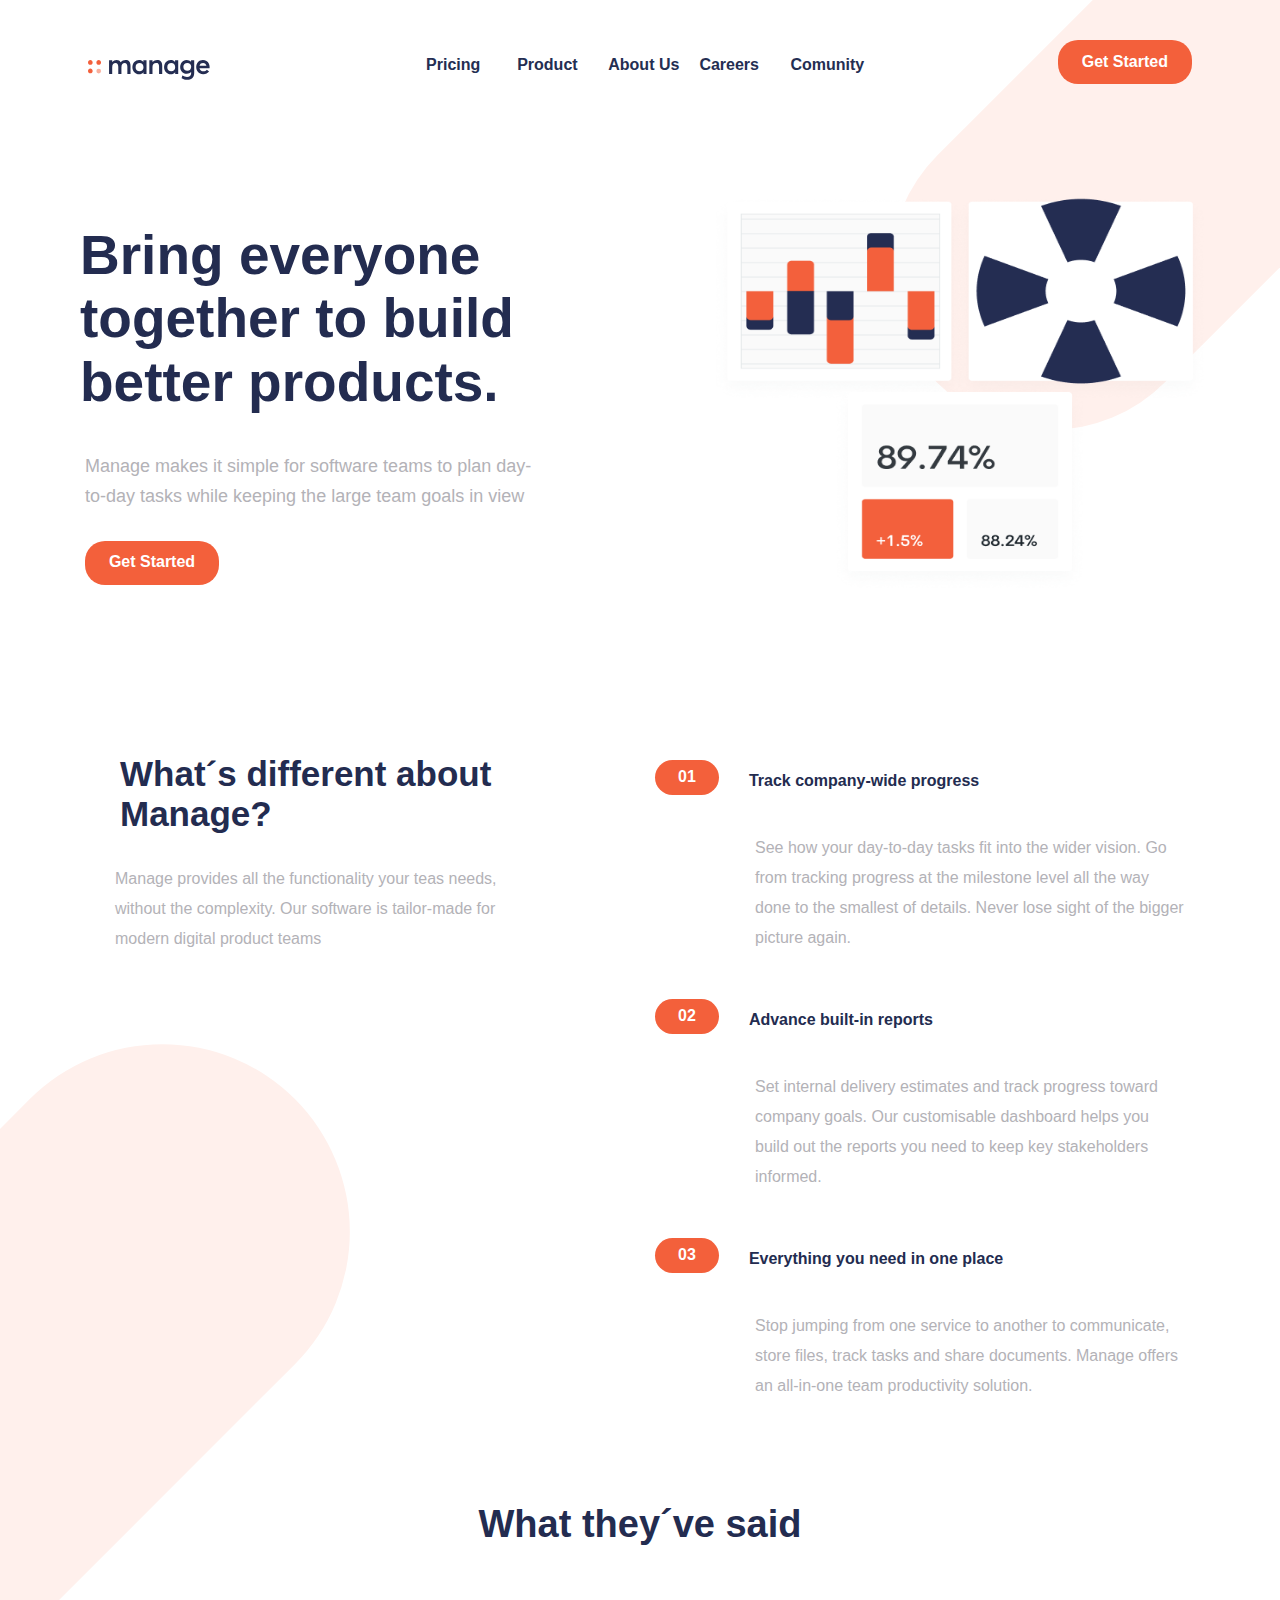
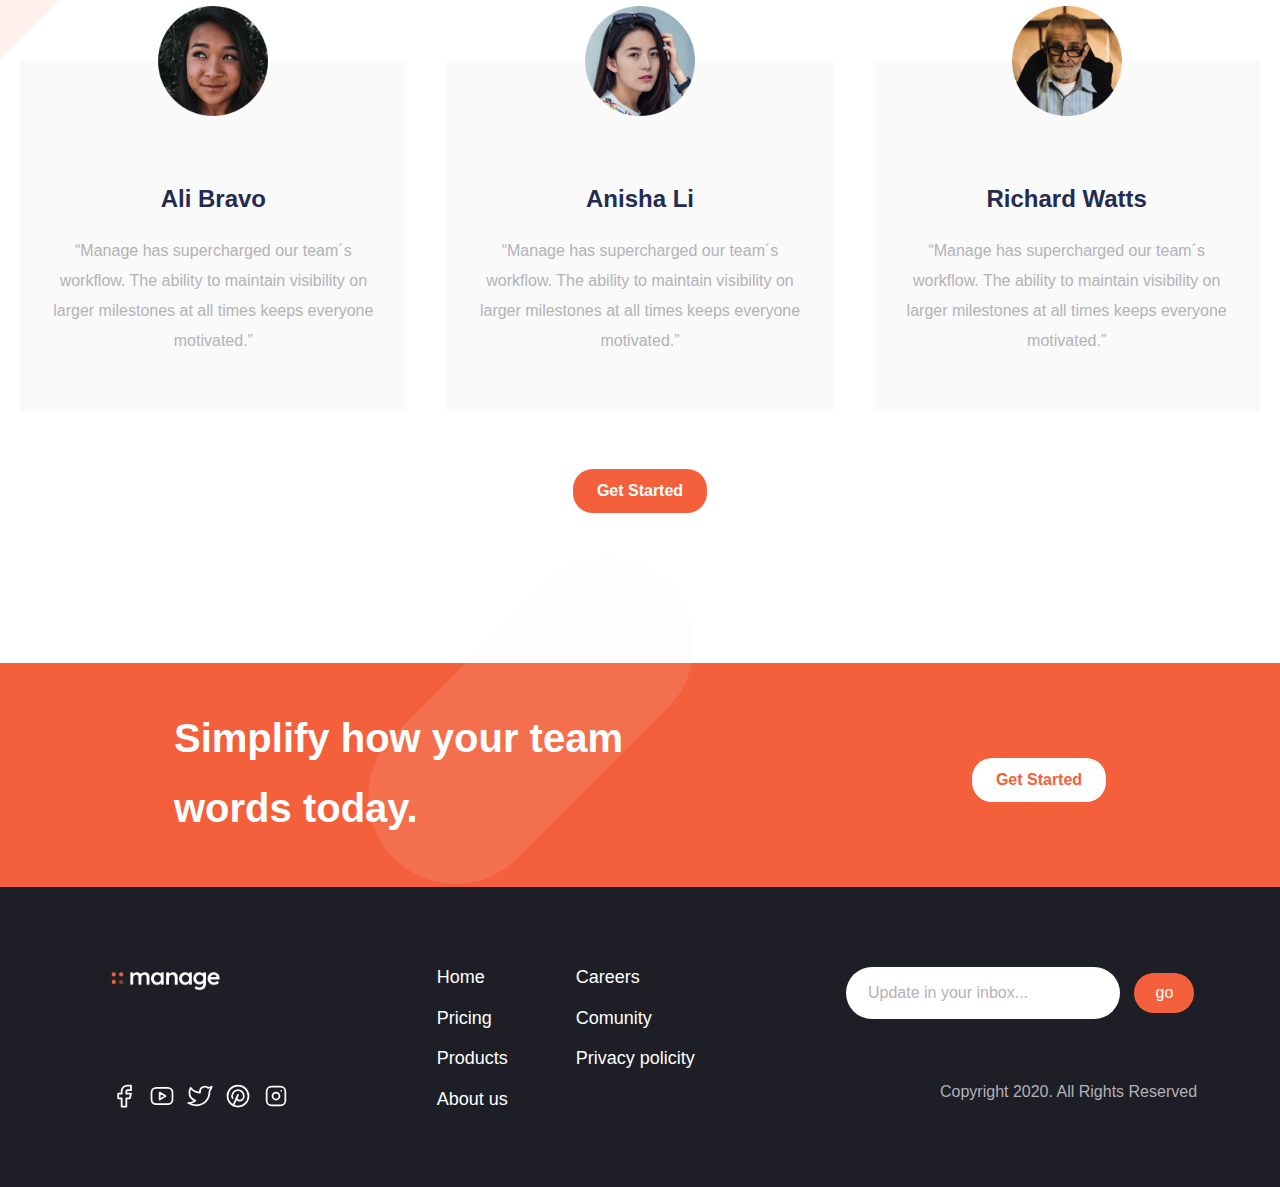
==== commit 9e2e7bd4: "proyecto final terminado" ====
--- a/index.html
+++ b/index.html
@@ -80,7 +80,7 @@
                  <div class="seccion-diferencias">
                      <button class="numeral"> 01</button>
                      <h3>Track company-wide progress</h3>
-                  </div>
+                 </div>
                    <p>
                       See how your day-to-day tasks fit into the wider vision. Go from tracking progress at the milestone level all the way done to the smallest of details. Never lose sight of the bigger picture again.
                    </p>
@@ -94,7 +94,7 @@
                    <p>
                        Set internal delivery estimates and track progress toward company goals. Our customisable dashboard helps you build out the reports you need to keep key stakeholders informed.
                    </p>
-               </div>
+             </div>
 
                 <div class="diferencias">
                    <div class="seccion-diferencias">
@@ -110,51 +110,52 @@
       </section>
 
      <section class="opiniones">
-        <h2>What they´ve said</h2>
-
-      <div class="seccion-opiniones">
-        <div>
-            <img src="sources/avatar-ali.png" alt="img-persona">
-
-            <div class="contenedor-opiniones">
-                <h3>Ali Bravo</h3>
-            <p>“Manage has supercharged our team´s workflow. The ability to maintain visibility on larger milestones at all times keeps everyone motivated.”</p>
-            </div>
-        </div>
-
-        <div class="persona persona-2" >
-            <img src="sources/avatar-anisha.png" alt="img-persona">
-
-            <div class="contenedor-opiniones">
-                <h3>Anisha Li </h3>
-            <p>“Manage has supercharged our team´s workflow. The ability to maintain visibility on larger milestones at all times keeps everyone motivated.”</p>
-            </div>
-        </div>
-
-        <div class="persona">
-            <img src="sources/avatar-richard.png" alt="img-persona">
-
-            <div class="contenedor-opiniones">
-                <h3>Richard Watts</h3>
-            <p>“Manage has supercharged our team´s workflow. The ability to maintain visibility on larger milestones at all times keeps everyone motivated.”</p>
-            </div>
-        </div>
-      </div>
-
-        <div class="puntos-slider">
-            <div class="slider"></div>
-            <div class="slider"></div>
-            <div class="slider"></div>
-        </div>
-
-        <div class="boton boton2">
-            <button method action>
-                Get Started
-            </button>
-        </div>  
-    </section>
-     
-  </main>
+         <h2>What they´ve said</h2>
+
+         <div class="seccion-opiniones">
+              <div>
+                  <img src="sources/avatar-ali.png" alt="img-persona">
+
+                  <div class="contenedor-opiniones">
+                     <h3>Ali Bravo</h3>
+                     <p>“Manage has supercharged our team´s workflow. The ability to maintain visibility on larger milestones at all times keeps everyone motivated.”</p>
+                  </div>
+              </div>
+
+               <div class="persona persona-2" id="persona2">
+                  <img src="sources/avatar-anisha.png" alt="img-persona">
+
+                  <div class="contenedor-opiniones">
+                     <h3>Anisha Li </h3>
+                     <p>“Manage has supercharged our team´s workflow. The ability to maintain visibility on larger milestones at all times keeps everyone motivated.”</p>
+                  </div>
+             </div>
+
+              <div class="persona">
+                 <img src="sources/avatar-richard.png" alt="img-persona">
+
+                  <div class="contenedor-opiniones">
+                     <h3>Richard Watts</h3>
+                     <p>“Manage has supercharged our team´s workflow. The ability to maintain visibility on larger milestones at all times keeps everyone motivated.”</p>
+                  </div>
+             </div>
+          </div>
+
+          <div>
+             <label for="radio">
+                <input type="radio" name="radio" id="radio" checked>
+                <input type="radio" name="radio" id="radio">
+                <input type="radio" name="radio" id="radio">
+             </label>
+         </div>
+
+         <div class="boton boton2">
+             <button>
+                <a href="#">Get Started</a>
+             </button>
+         </div>  
+      </section>
+   </main>
    
     <section class="seccion4">
         <p>
@@ -170,9 +171,11 @@
 </body>
 <footer>
 
-    <form action="" method="post">
-        <input type="email" name="email" id="email" placeholder="Update in your inbox...">
-        <input type="button" name="button" id="button" value="go">
+    <form action="#" method="post">
+        <label for="email">
+            <input type="email" name="email" id="email" placeholder="Update in your inbox...">
+            <input type="button" name="button" id="button" value="go">
+        </label>
     </form>
 
     <div class="lista-footer">
@@ -225,10 +228,9 @@
     </div>
 
    <div  class="logo-footer">
-    <img src="sources/Logo (3).png" alt="logo">
+      <img src="sources/Logo (3).png" alt="logo">
    </div>
 
-   
    <p>
      Copyright 2020. All Rights Reserved
    </p>
--- a/style.css
+++ b/style.css
@@ -203,12 +203,6 @@
     margin-left: 30px;
     border: var(--color-parrafos) solid 2px;
 }
-/*#slider{
-    background-color: #F3603B;
-}
-#slider2:checked ~ .persona2{
-   display: block;
-}*/
 
 /*seccion 4, antes del footer*/
 .seccion4{
@@ -311,7 +305,9 @@
 }
 
 /*media queries*/
-@media(max-width:500px){ /*min width 460 0 500*/
+/*detalles pantalla celular*/
+@media(max-width:500px){ 
+    /*menu*/
     #icon-hambur:hover{
         cursor: pointer;
     }
@@ -349,7 +345,8 @@
     .boton-1{
         display: none;
     }
-
+    
+    /*seccion2*/
     .seccion2{
         background-image: url(sources/bg-tablet-pattern.svg);
         background-repeat: no-repeat;
@@ -358,11 +355,12 @@
         background-position-x: 240px;
         background-position-y: 100px;
     }
-
+    /*Seccion diferencias*/
     .seccion-diferencias h3{
         background-color: rgba(248,143,119, 0.2);
     }
-
+    
+    /*footer*/
     footer p{
         margin: 0;
         text-align: center;
@@ -371,7 +369,9 @@
 
 }
 
+/*pantalla tablet*/
 @media(min-width:500px)and (max-width:1100px){
+    /*header*/
     .logo{
         position: relative;
         top: 20px;
@@ -380,7 +380,7 @@
     .boton-1{
         display: none;
     }
-    
+    /*menu*/
     nav ul{
         display: grid;
         grid-template-columns: repeat(5, 1fr);
@@ -406,7 +406,7 @@
     #icon-hambur{
         display: none;
     }
-
+    /*fondo-principal*/
     .fondo-principal{
         display: flex;
         flex-direction: row-reverse;
@@ -416,6 +416,18 @@
     .seccion2{
         width: 400px;
         margin-top: 60px;
+    }
+    
+    /*seccion diferencias*/
+    .seccion-diferencias h3{
+        background-color: rgba(241, 176, 161, 0.2);
+    }
+
+    .diferencias button{
+        width: 80px;
+        height: 40px;
+        position: relative;
+        top: 20px;
     }
 
     .seccion3{
@@ -452,10 +464,15 @@
         margin-right: 50px;
     }
 
-}
-
-
+    .lista-footer{
+        margin-left: 130px;
+    }
+
+}
+
+/*pantalla laptop*/
 @media (min-width:1100px){
+    /*header*/
     .logo{
         position: relative;
         top: 20px;
@@ -544,6 +561,7 @@
    .diferencias h2{
        text-align: left;
    }
+
 
    .diferencias-section{
        margin-top: 40px;
@@ -619,7 +637,7 @@
        display: flex;
        align-items: center;
    }
-
+   /*footer*/
    footer{
       display: flex;
       flex-direction: row-reverse;
@@ -633,11 +651,11 @@
        margin: 35px 0 0 80px;
    }
 
- .redes-sociales{
+   .redes-sociales{
      position: absolute;
      left: 100px;
      margin-top: 180px;
- }
+   }
 
  .redes-sociales a{
      margin-left: 10px;
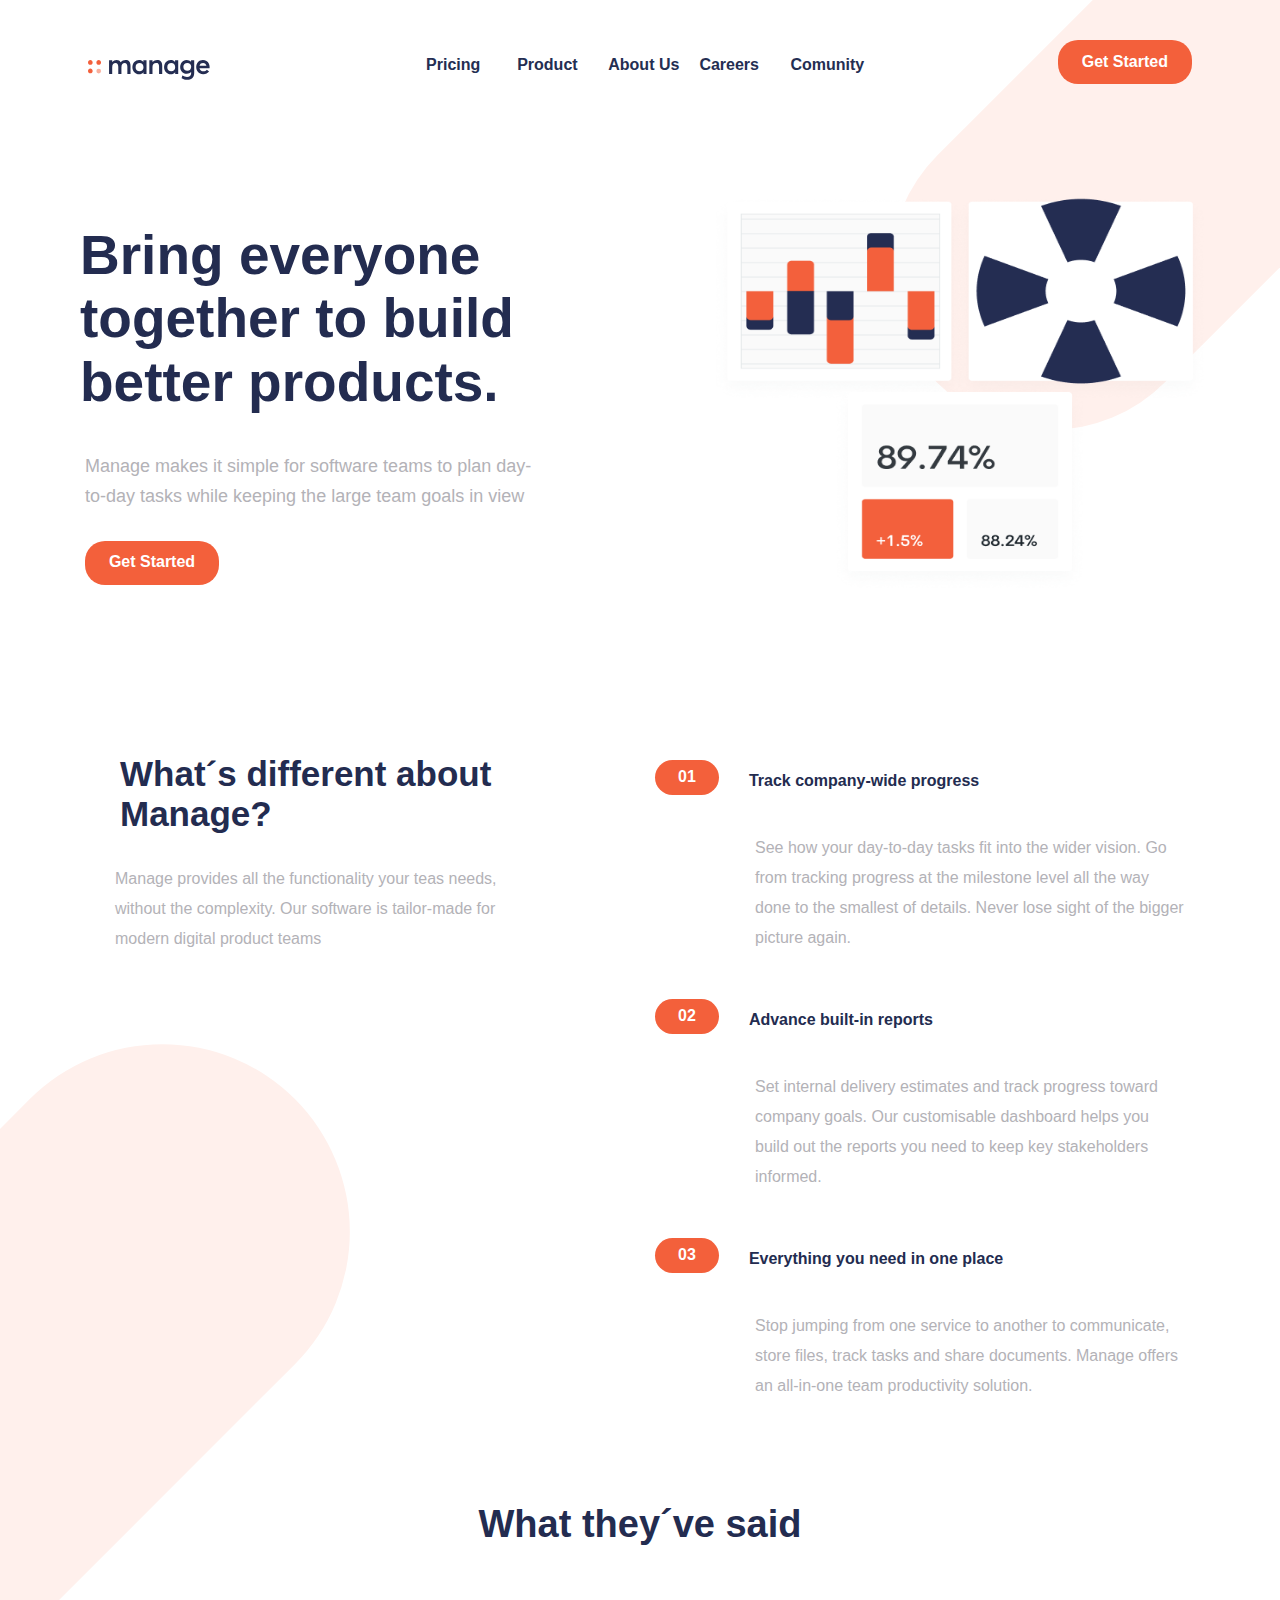
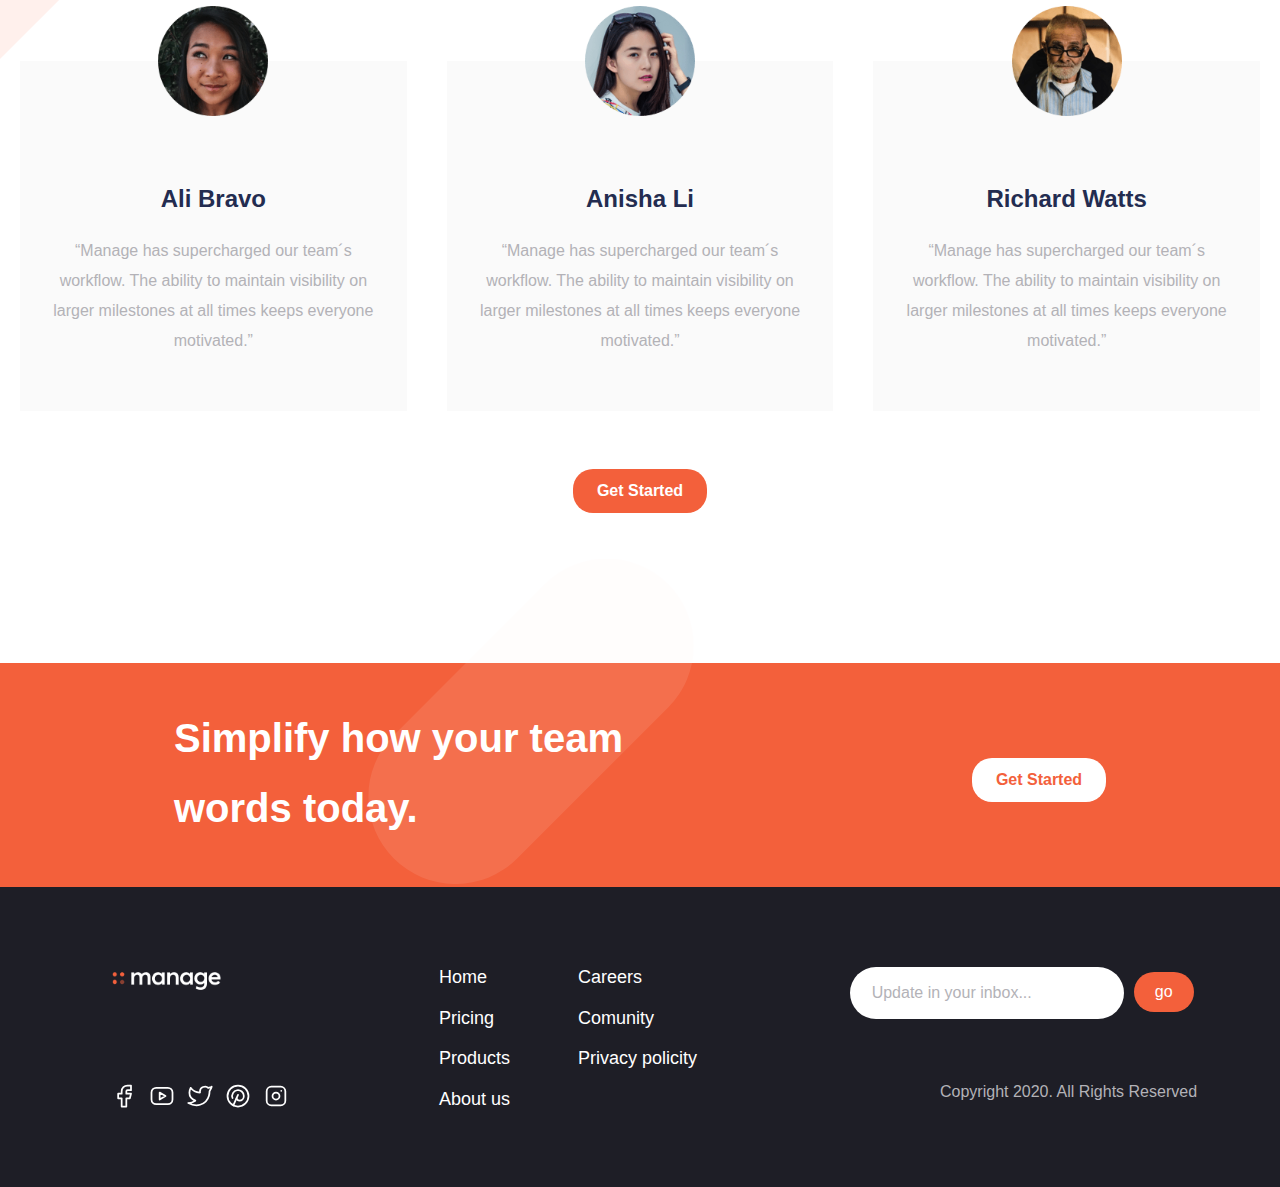
==== commit 1f2a90be: "coreccion form" ====
--- a/index.html
+++ b/index.html
@@ -171,11 +171,9 @@
 </body>
 <footer>
 
-    <form action="#" method="post">
-        <label for="email">
-            <input type="email" name="email" id="email" placeholder="Update in your inbox...">
-            <input type="button" name="button" id="button" value="go">
-        </label>
+    <form action="#" method="post">  
+        <input type="email" name="email" id="email" placeholder="Update in your inbox...">
+        <input type="button" name="button" id="button" value="go">
     </form>
 
     <div class="lista-footer">
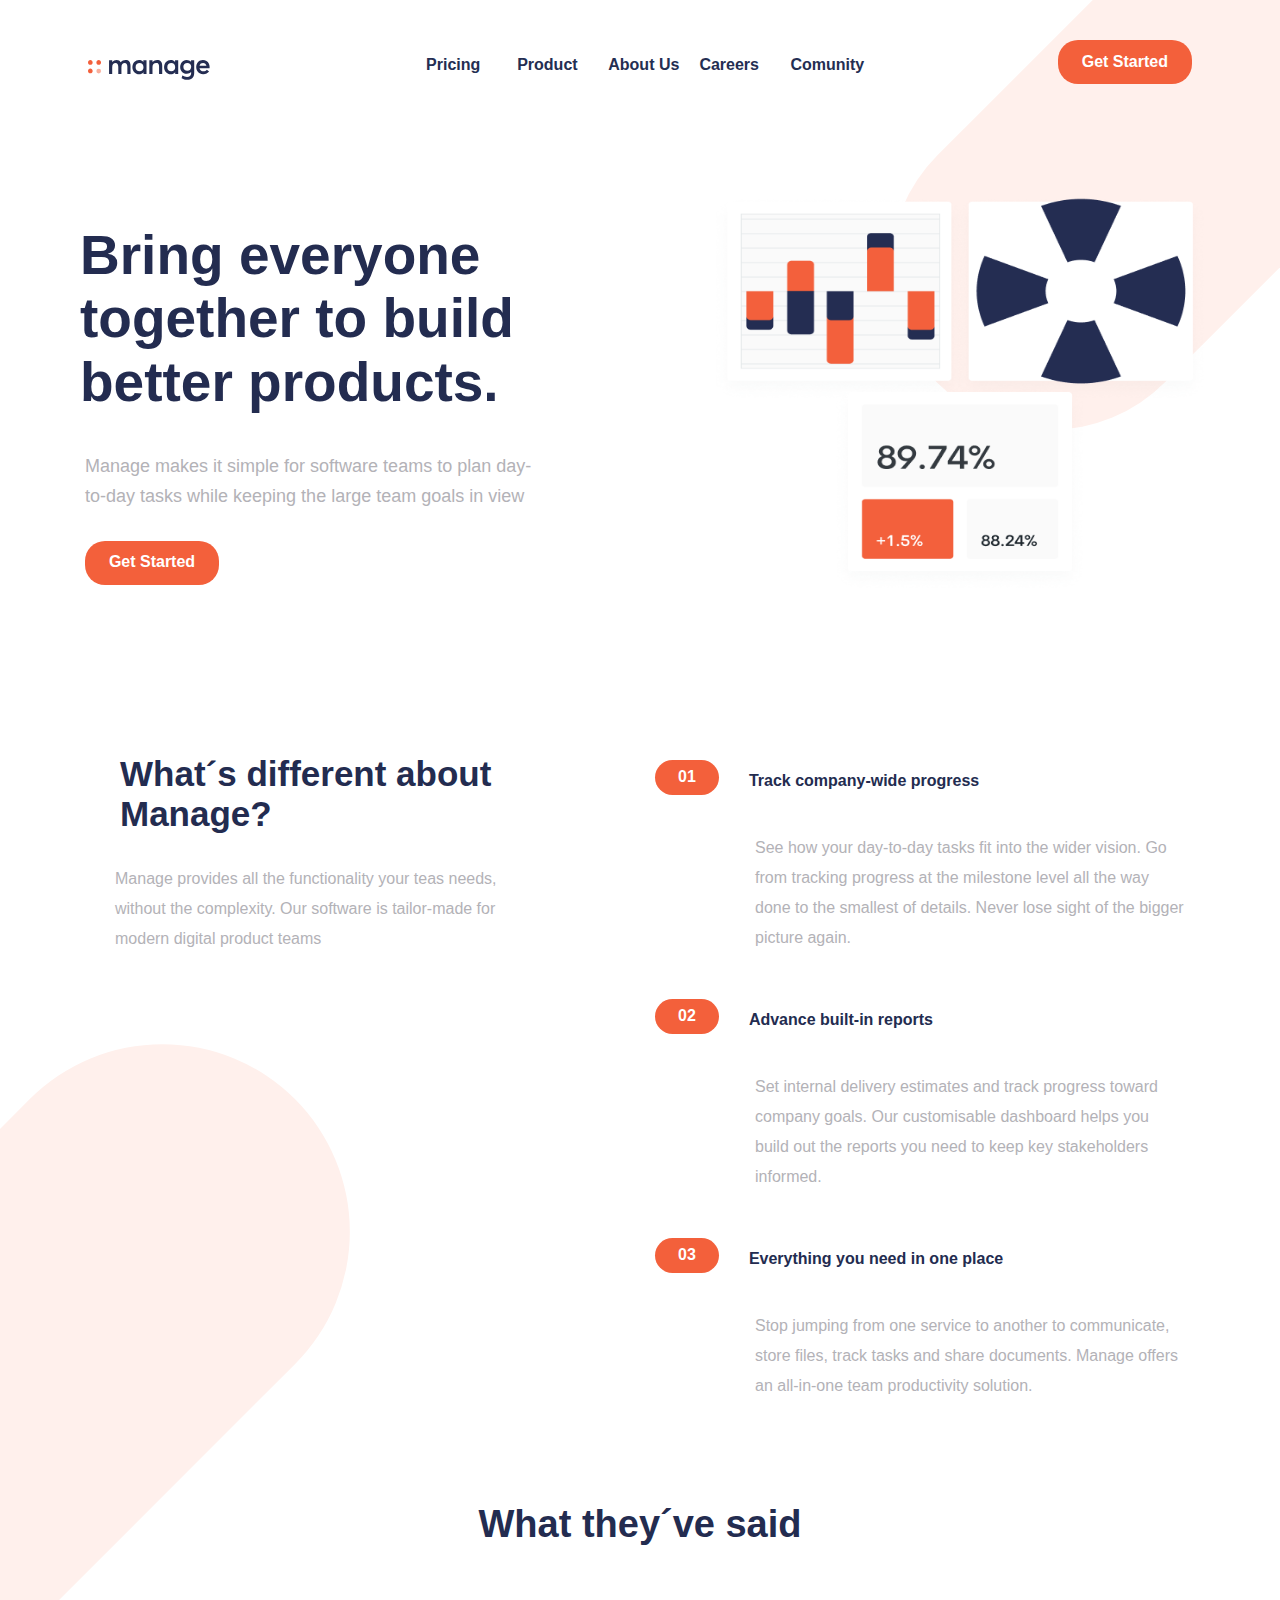
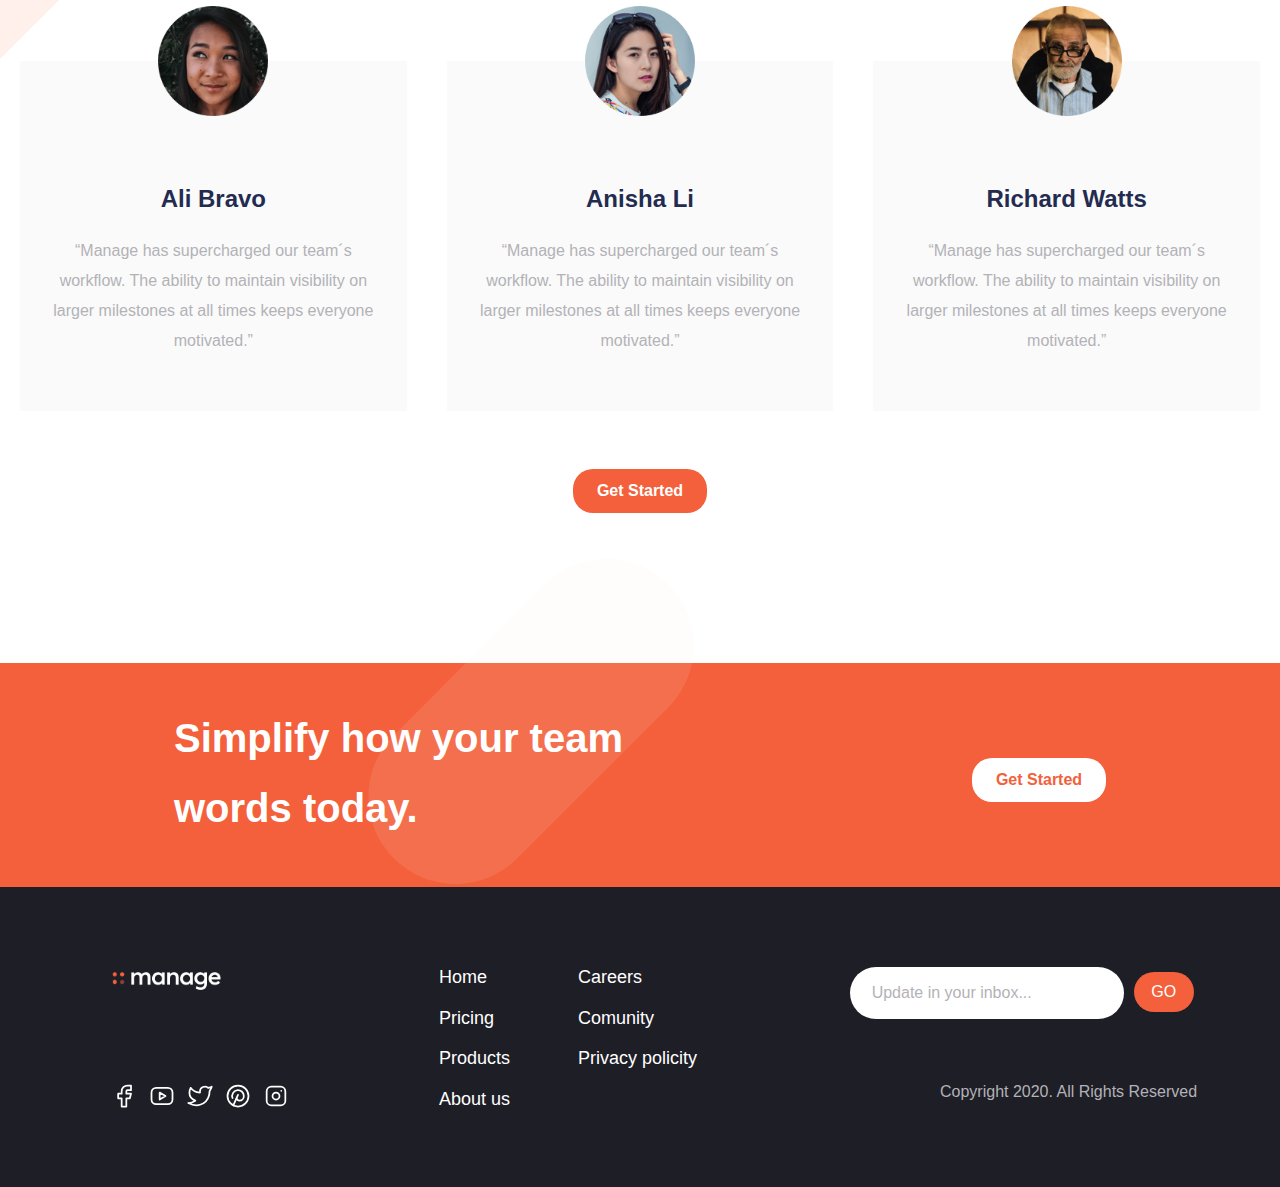
==== commit 623ebca6: "correccion form" ====
--- a/index.html
+++ b/index.html
@@ -173,7 +173,7 @@
 
     <form action="#" method="post">  
         <input type="email" name="email" id="email" placeholder="Update in your inbox...">
-        <input type="button" name="button" id="button" value="go">
+        <input type="button" name="button" id="button" value="GO">
     </form>
 
     <div class="lista-footer">
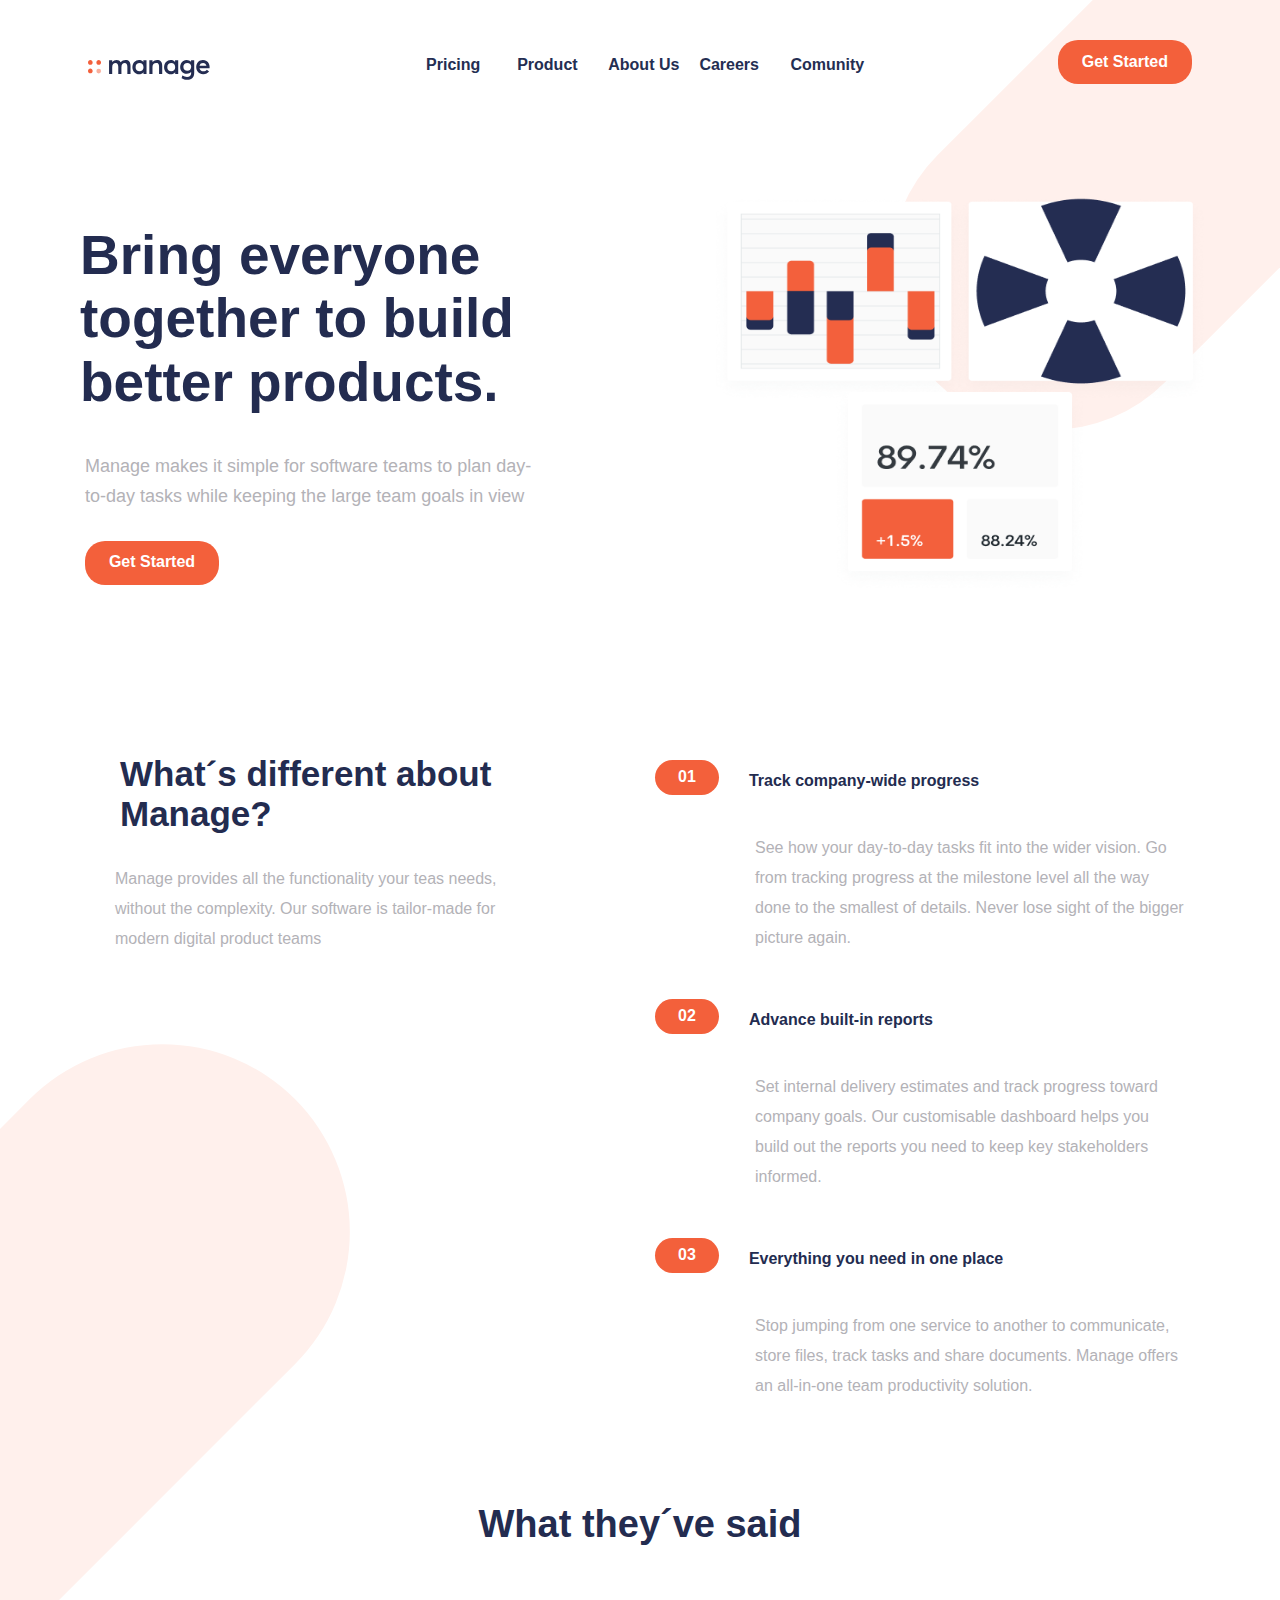
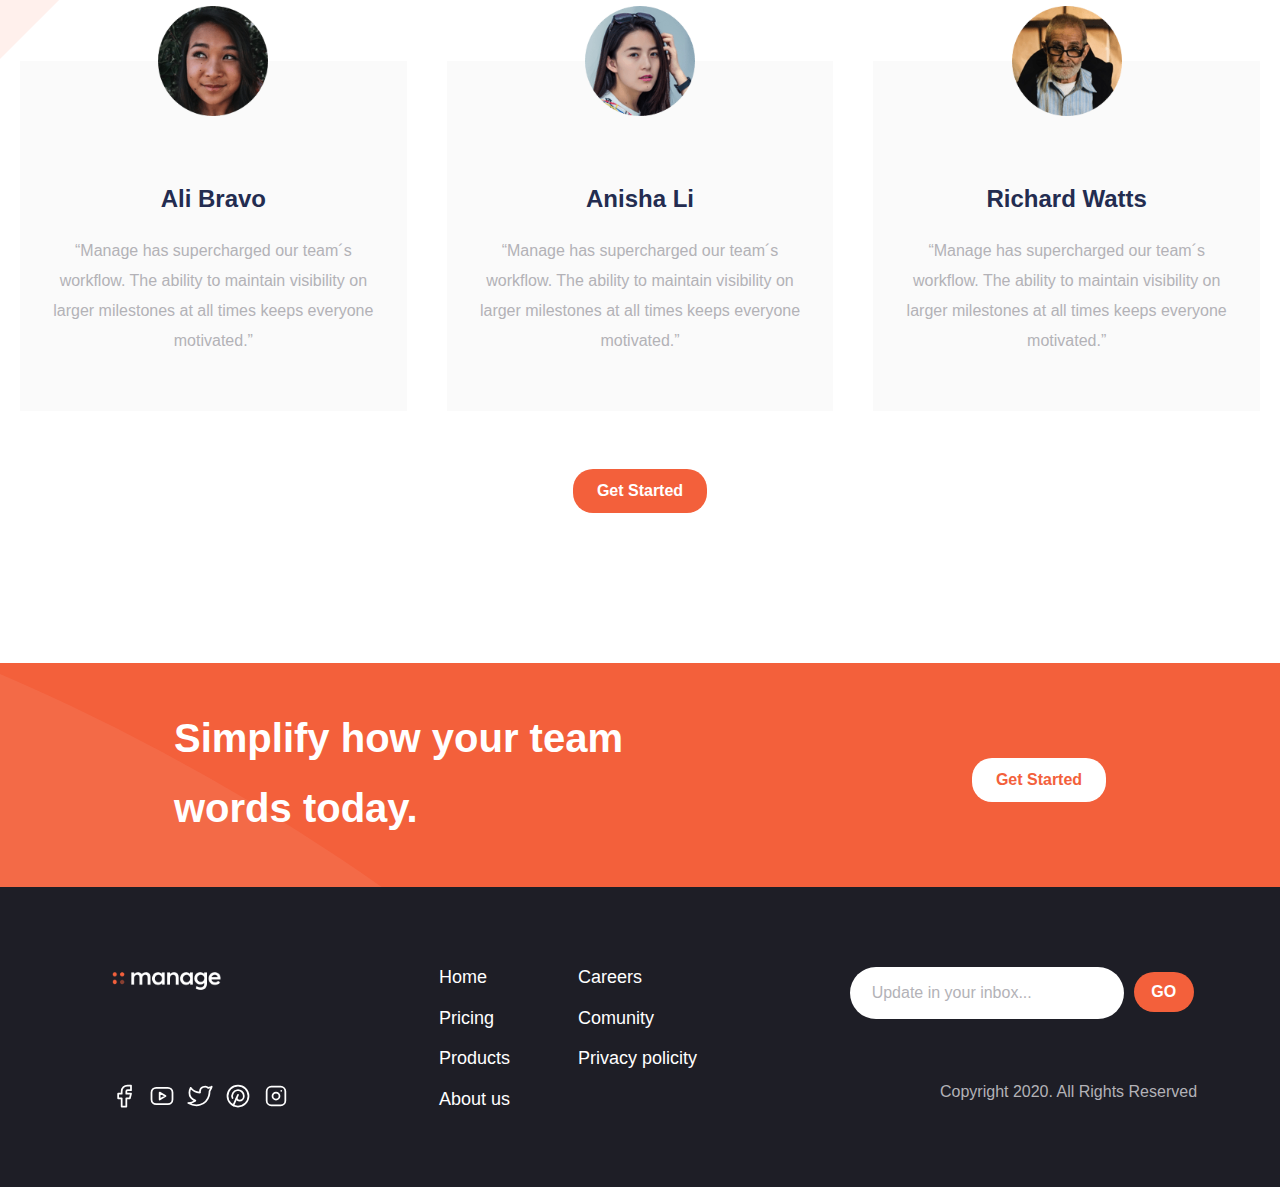
==== commit 24f21a91: "nuevos cambios" ====
--- a/index.html
+++ b/index.html
@@ -172,7 +172,7 @@
 <footer>
 
     <form action="#" method="post">  
-        <input type="email" name="email" id="email" placeholder="Update in your inbox...">
+        <input type="email" name="email" id="email" placeholder="Update in your inbox..." required>
         <input type="button" name="button" id="button" value="GO">
     </form>
 
--- a/style.css
+++ b/style.css
@@ -188,20 +188,6 @@
 /*testimonio de personas version mobile*/
 .persona{
     display: none;
-}
-
-/*slider seccion opiniones*/
-.puntos-slider{
-    display: flex;
-    justify-content: center;
-}
-.slider{
-    background-color: var(--color-botones);
-    height: 10px;
-    width: 10px;
-    border-radius: 100px;
-    margin-left: 30px;
-    border: var(--color-parrafos) solid 2px;
 }
 
 /*seccion 4, antes del footer*/
@@ -280,6 +266,7 @@
     margin-left: 10px;
     background-color: var(--color-botones);
     color: white;
+    font-weight: bold;
 }
 
 .lista-footer{
@@ -305,7 +292,9 @@
 }
 
 /*media queries*/
-/*detalles pantalla celular*/
+/*especificaciones de detalles de mobile*/
+/*PROFE YO HICE 3 TIPOS DE PANTALLA PERO 
+PREFIRIRIA QUE ME CALIFIQUE LA PANTALLA MOBILE PARA IPHONEX Y LA DE DESKTOP, GRACIAS! */
 @media(max-width:500px){ 
     /*menu*/
     #icon-hambur:hover{
@@ -370,7 +359,7 @@
 }
 
 /*pantalla tablet*/
-@media(min-width:500px)and (max-width:1100px){
+@media(min-width:501px)and (max-width:1200px){
     /*header*/
     .logo{
         position: relative;
@@ -471,7 +460,7 @@
 }
 
 /*pantalla laptop*/
-@media (min-width:1100px){
+@media (min-width:1200px){
     /*header*/
     .logo{
         position: relative;
@@ -610,6 +599,9 @@
 
    /*seccion4*/
    .seccion4{
+       background-image: url(sources/bg-simplify-section-mobile.svg);
+       background-repeat: no-repeat;
+       background-size: cover;
        height: 224px;
        display: flex;
        justify-content: space-around;
@@ -621,17 +613,6 @@
        width: 450px;
        padding: 0;
    }
-
-   .seccion4 p::after{
-    content: url(sources/bg-tablet-pattern.svg);
-    position: absolute;
-    left: -50px;
-    bottom: -240px;
-    z-index: -1;
-    transform: scale(0.4);
-    opacity: 0.1;
-    
-    }
 
    .seccion4 .boton{
        display: flex;
